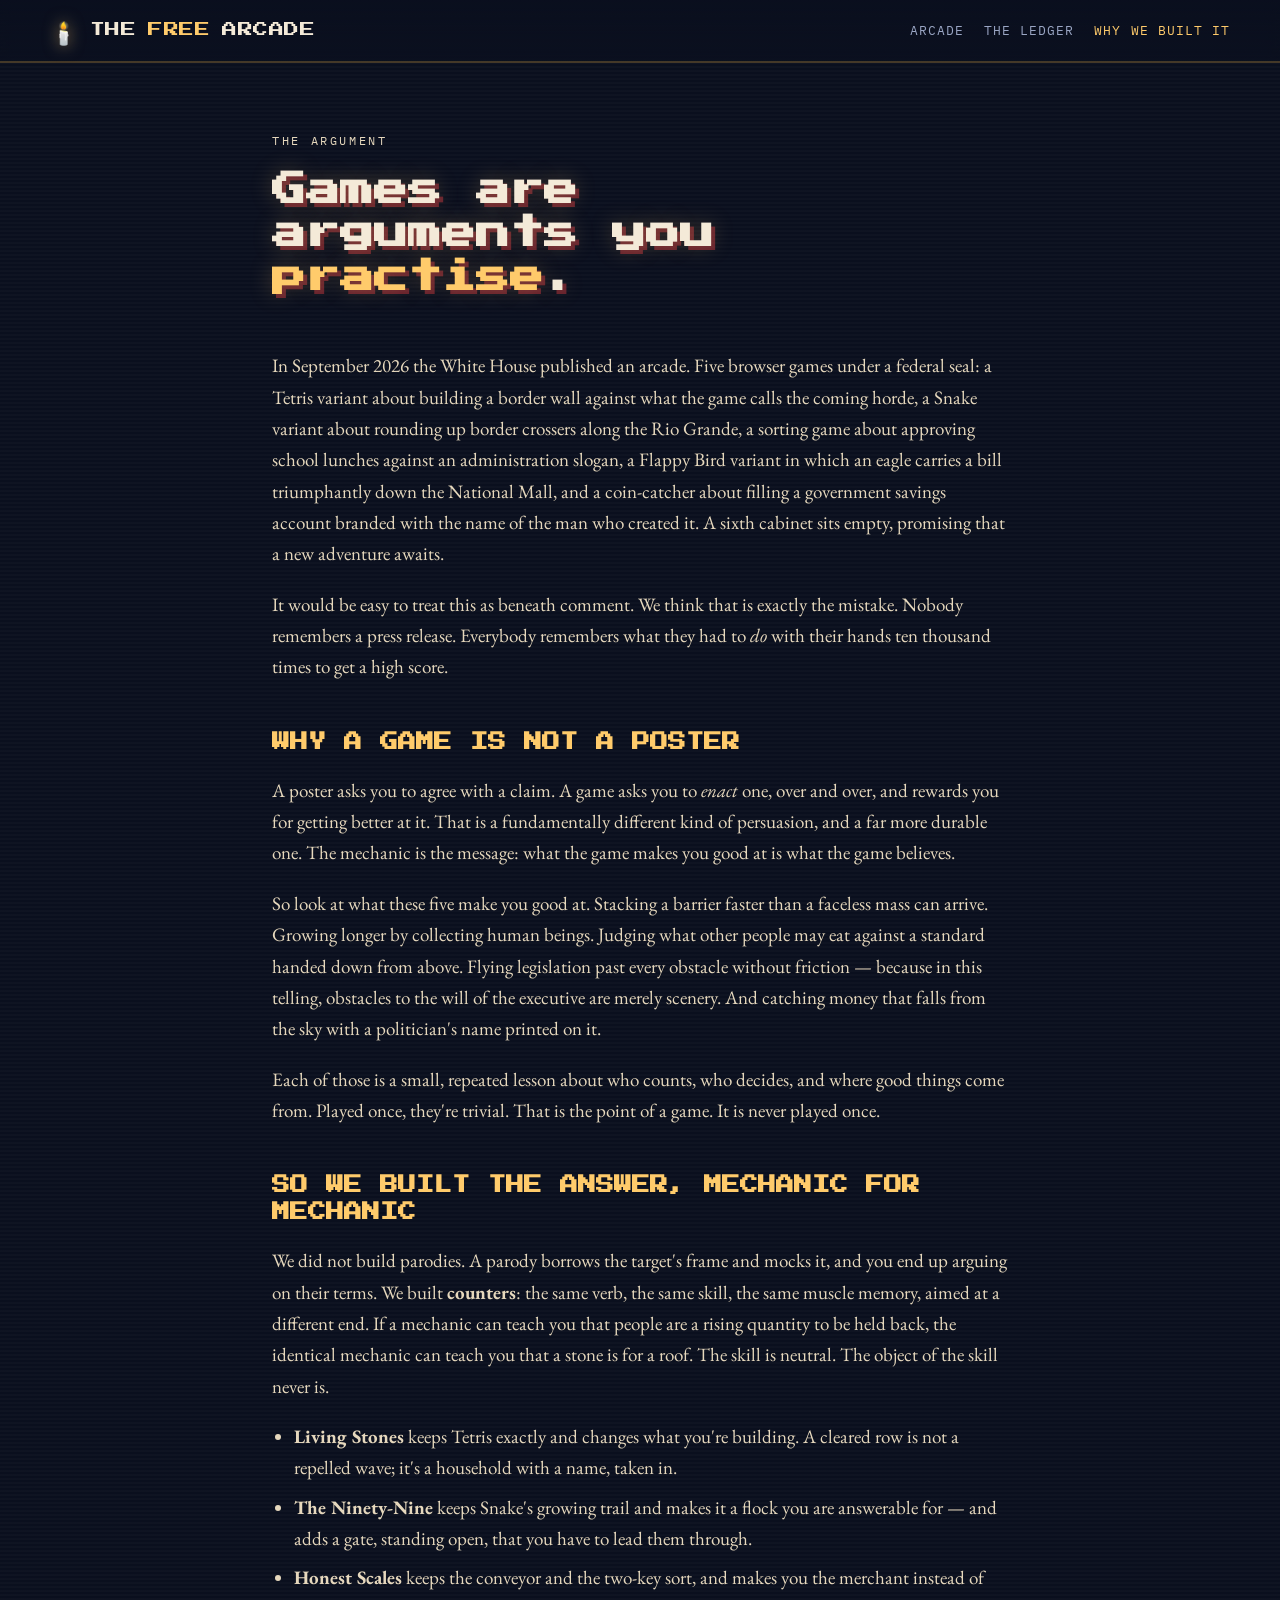
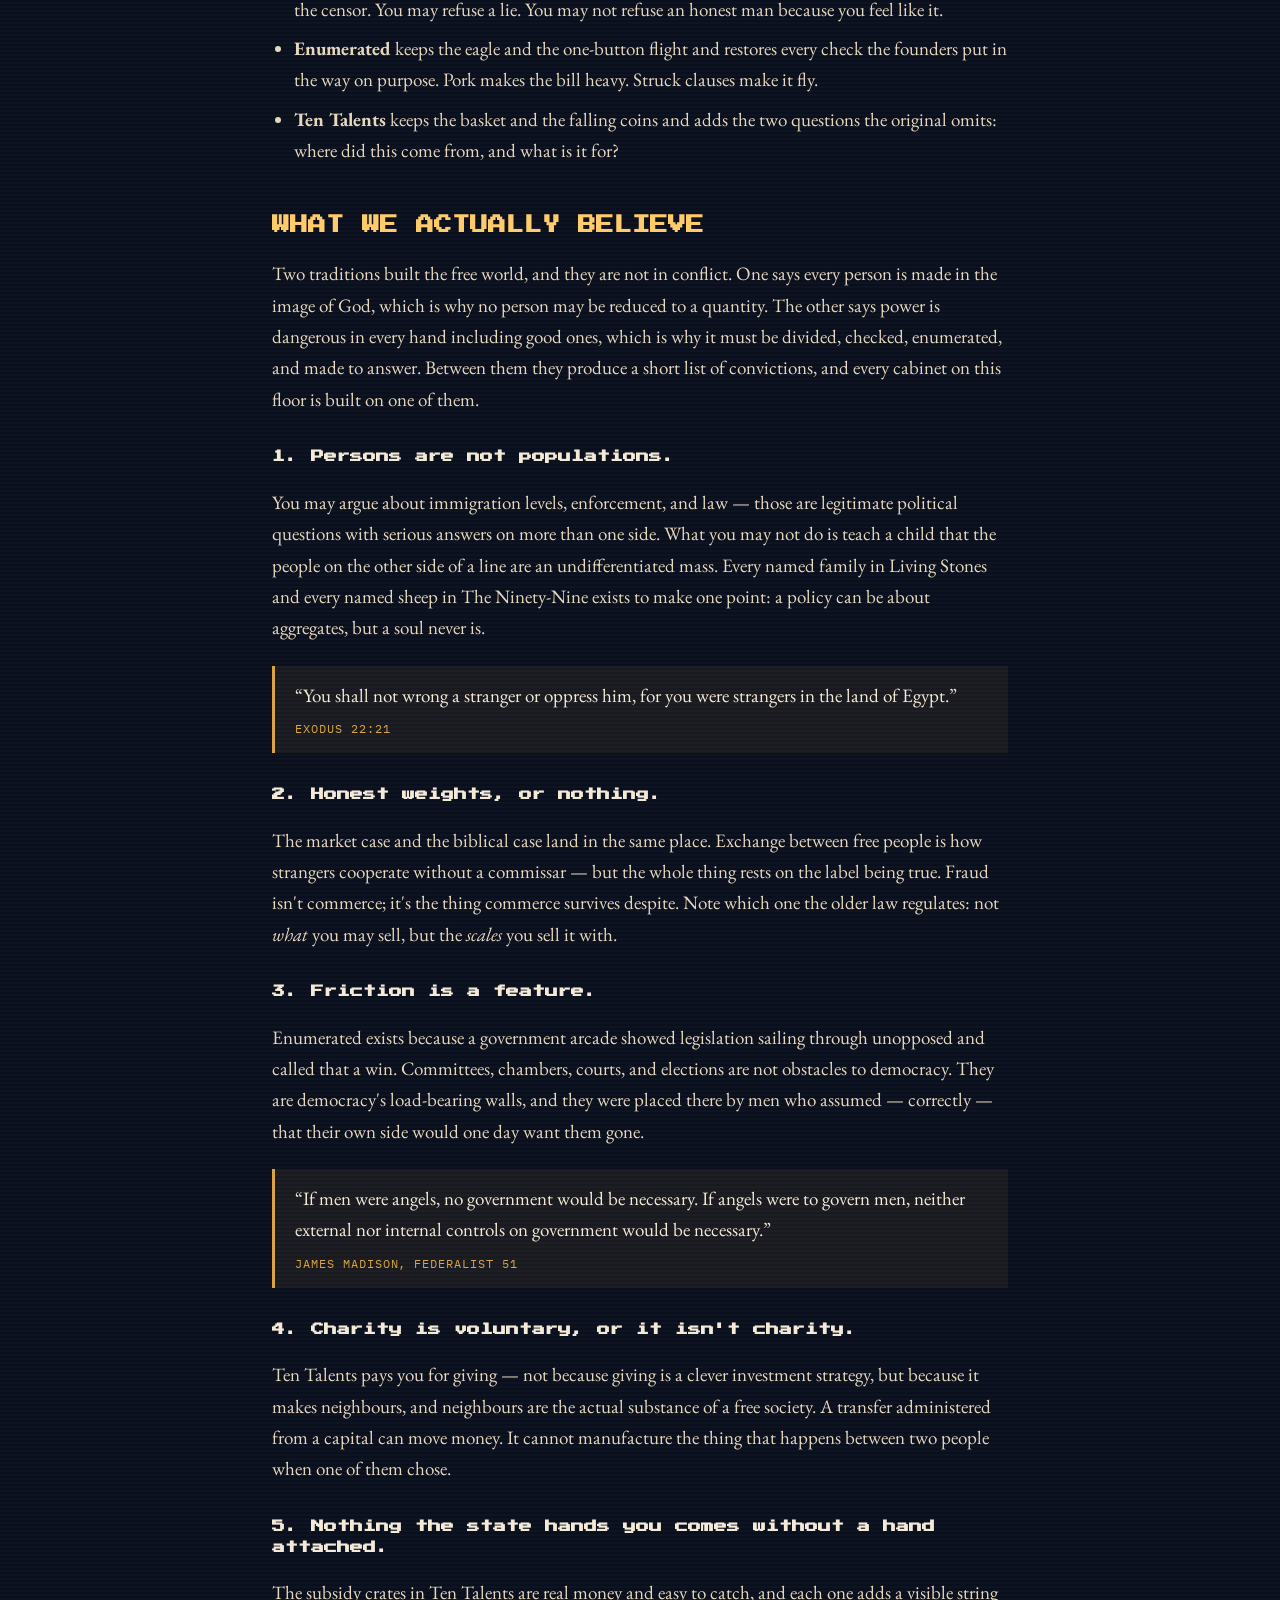
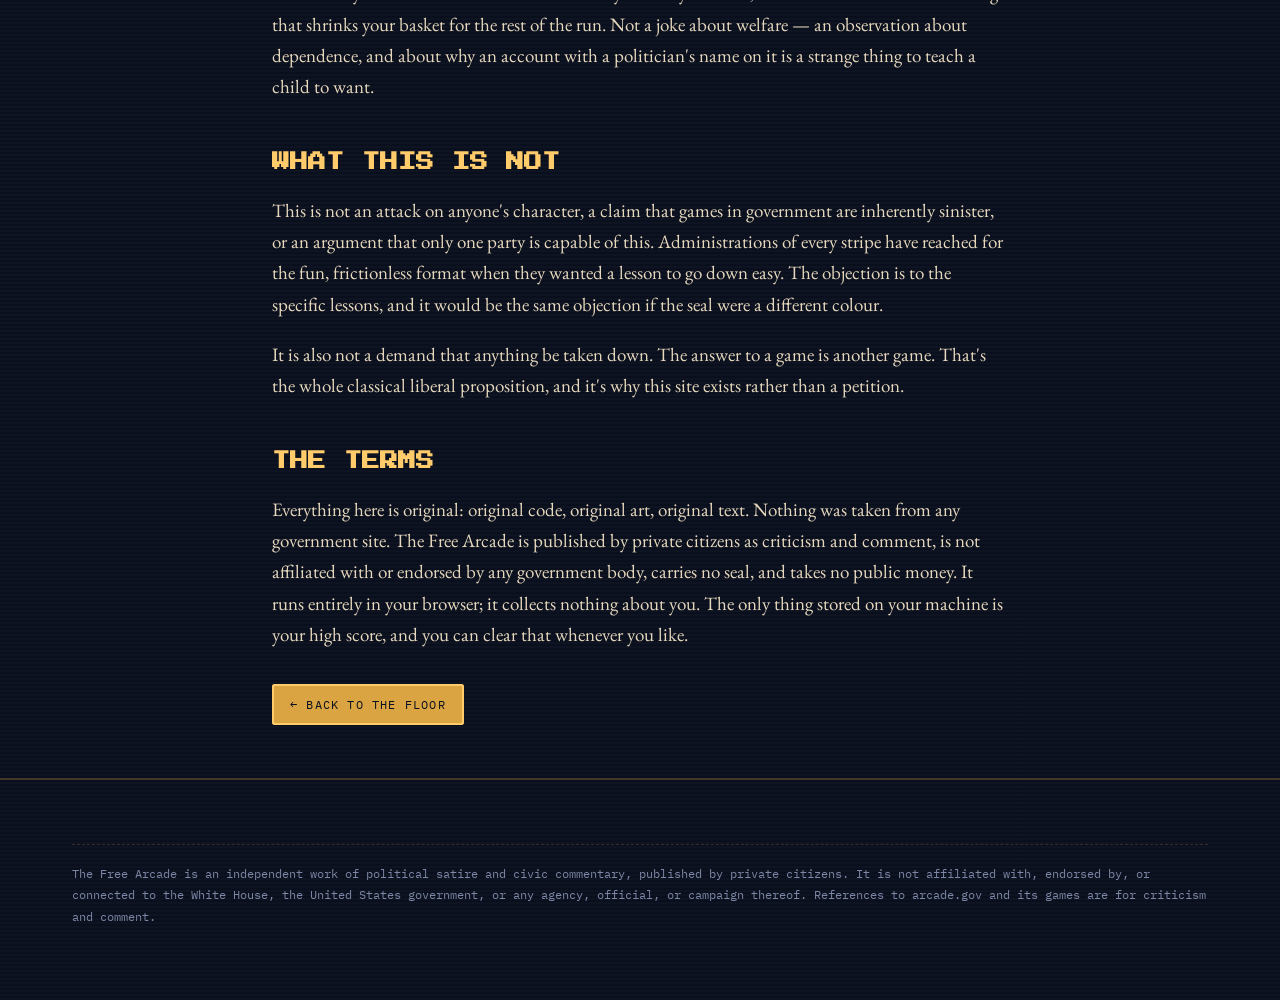
==== about.html @ 2e550698 "Add The Free Arcade: five counter-games answering arcade.gov A static counter-arcade responding, cab" ====
<!DOCTYPE html>
<html lang="en">
<head>
<meta charset="utf-8">
<meta name="viewport" content="width=device-width, initial-scale=1">
<title>Why We Built It — The Free Arcade</title>
<meta name="description" content="The argument behind The Free Arcade: why five browser games published under a federal seal deserved five games back, and what we think games teach.">
<link rel="preconnect" href="https://fonts.googleapis.com">
<link rel="preconnect" href="https://fonts.gstatic.com" crossorigin>
<link rel="stylesheet" href="https://fonts.googleapis.com/css2?family=Press+Start+2P&family=EB+Garamond:ital,wght@0,400;0,600;1,400&family=IBM+Plex+Mono:wght@400;500&display=swap">
<link rel="stylesheet" href="assets/css/arcade.css">
<link rel="icon" href="data:image/svg+xml,<svg xmlns='http://www.w3.org/2000/svg' viewBox='0 0 16 16'><text y='14' font-size='14'>🕯️</text></svg>">
</head>
<body>
<a class="skip" href="#main">Skip to the argument</a>

<header class="masthead">
  <div class="wrap bar">
    <a class="brand" href="index.html"><span class="torch">🕯️</span> THE <b>FREE</b> ARCADE</a>
    <nav class="navlinks" aria-label="Primary">
      <a href="index.html">Arcade</a>
      <a href="index.html#ledger">The Ledger</a>
      <a href="about.html" aria-current="page">Why We Built It</a>
    </nav>
  </div>
</header>

<main class="wrap narrow prose" id="main">

<section class="hero" style="text-align:left; padding-bottom:10px">
  <p class="kicker">The argument</p>
  <h1 style="font-size:clamp(20px,4vw,34px)">Games are<br>arguments you<br><em>practise</em>.</h1>
</section>

<p>
  In September 2026 the White House published an arcade. Five browser games under a federal seal:
  a Tetris variant about building a border wall against what the game calls the coming horde,
  a Snake variant about rounding up border crossers along the Rio Grande, a sorting game about
  approving school lunches against an administration slogan, a Flappy Bird variant in which an eagle
  carries a bill triumphantly down the National Mall, and a coin-catcher about filling a
  government savings account branded with the name of the man who created it. A sixth cabinet
  sits empty, promising that a new adventure awaits.
</p>

<p>
  It would be easy to treat this as beneath comment. We think that is exactly the mistake.
  Nobody remembers a press release. Everybody remembers what they had to <em>do</em> with their hands
  ten thousand times to get a high score.
</p>

<h2>WHY A GAME IS NOT A POSTER</h2>

<p>
  A poster asks you to agree with a claim. A game asks you to <em>enact</em> one, over and over,
  and rewards you for getting better at it. That is a fundamentally different kind of persuasion,
  and a far more durable one. The mechanic is the message: what the game makes you good at
  is what the game believes.
</p>

<p>
  So look at what these five make you good at. Stacking a barrier faster than a faceless mass can arrive.
  Growing longer by collecting human beings. Judging what other people may eat against a standard
  handed down from above. Flying legislation past every obstacle without friction — because in this
  telling, obstacles to the will of the executive are merely scenery. And catching money that falls
  from the sky with a politician's name printed on it.
</p>

<p>
  Each of those is a small, repeated lesson about who counts, who decides, and where good things come from.
  Played once, they're trivial. That is the point of a game. It is never played once.
</p>

<h2>SO WE BUILT THE ANSWER, MECHANIC FOR MECHANIC</h2>

<p>
  We did not build parodies. A parody borrows the target's frame and mocks it, and you end up
  arguing on their terms. We built <strong>counters</strong>: the same verb, the same skill, the same
  muscle memory, aimed at a different end. If a mechanic can teach you that people are a rising quantity
  to be held back, the identical mechanic can teach you that a stone is for a roof. The skill is neutral.
  The object of the skill never is.
</p>

<ul>
  <li><strong>Living Stones</strong> keeps Tetris exactly and changes what you're building. A cleared row is not a repelled wave; it's a household with a name, taken in.</li>
  <li><strong>The Ninety-Nine</strong> keeps Snake's growing trail and makes it a flock you are answerable for — and adds a gate, standing open, that you have to lead them through.</li>
  <li><strong>Honest Scales</strong> keeps the conveyor and the two-key sort, and makes you the merchant instead of the censor. You may refuse a lie. You may not refuse an honest man because you feel like it.</li>
  <li><strong>Enumerated</strong> keeps the eagle and the one-button flight and restores every check the founders put in the way on purpose. Pork makes the bill heavy. Struck clauses make it fly.</li>
  <li><strong>Ten Talents</strong> keeps the basket and the falling coins and adds the two questions the original omits: where did this come from, and what is it for?</li>
</ul>

<h2 id="creed">WHAT WE ACTUALLY BELIEVE</h2>

<p>
  Two traditions built the free world, and they are not in conflict. One says every person is made
  in the image of God, which is why no person may be reduced to a quantity. The other says power is
  dangerous in every hand including good ones, which is why it must be divided, checked, enumerated,
  and made to answer. Between them they produce a short list of convictions, and every cabinet on
  this floor is built on one of them.
</p>

<h3>1. Persons are not populations.</h3>
<p>
  You may argue about immigration levels, enforcement, and law — those are legitimate political
  questions with serious answers on more than one side. What you may not do is teach a child that
  the people on the other side of a line are an undifferentiated mass. Every named family in
  Living Stones and every named sheep in The Ninety-Nine exists to make one point: a policy
  can be about aggregates, but a soul never is.
</p>

<div class="scripture">
  &ldquo;You shall not wrong a stranger or oppress him, for you were strangers in the land of Egypt.&rdquo;
  <cite>Exodus 22:21</cite>
</div>

<h3>2. Honest weights, or nothing.</h3>
<p>
  The market case and the biblical case land in the same place. Exchange between free people
  is how strangers cooperate without a commissar — but the whole thing rests on the label being true.
  Fraud isn't commerce; it's the thing commerce survives despite. Note which one the older law
  regulates: not <em>what</em> you may sell, but the <em>scales</em> you sell it with.
</p>

<h3>3. Friction is a feature.</h3>
<p>
  Enumerated exists because a government arcade showed legislation sailing through unopposed
  and called that a win. Committees, chambers, courts, and elections are not obstacles to democracy.
  They are democracy's load-bearing walls, and they were placed there by men who assumed —
  correctly — that their own side would one day want them gone.
</p>

<div class="scripture">
  &ldquo;If men were angels, no government would be necessary. If angels were to govern men,
  neither external nor internal controls on government would be necessary.&rdquo;
  <cite>James Madison, Federalist 51</cite>
</div>

<h3>4. Charity is voluntary, or it isn't charity.</h3>
<p>
  Ten Talents pays you for giving — not because giving is a clever investment strategy, but because
  it makes neighbours, and neighbours are the actual substance of a free society. A transfer
  administered from a capital can move money. It cannot manufacture the thing that happens
  between two people when one of them chose.
</p>

<h3>5. Nothing the state hands you comes without a hand attached.</h3>
<p>
  The subsidy crates in Ten Talents are real money and easy to catch, and each one adds a
  visible string that shrinks your basket for the rest of the run. Not a joke about welfare —
  an observation about dependence, and about why an account with a politician's name on it is a
  strange thing to teach a child to want.
</p>

<h2>WHAT THIS IS NOT</h2>

<p>
  This is not an attack on anyone's character, a claim that games in government are inherently
  sinister, or an argument that only one party is capable of this. Administrations of every stripe
  have reached for the fun, frictionless format when they wanted a lesson to go down easy.
  The objection is to the specific lessons, and it would be the same objection if the seal were
  a different colour.
</p>

<p>
  It is also not a demand that anything be taken down. The answer to a game is another game.
  That's the whole classical liberal proposition, and it's why this site exists rather than a petition.
</p>

<h2>THE TERMS</h2>

<p>
  Everything here is original: original code, original art, original text. Nothing was taken from
  any government site. The Free Arcade is published by private citizens as criticism and comment,
  is not affiliated with or endorsed by any government body, carries no seal, and takes no public money.
  It runs entirely in your browser; it collects nothing about you. The only thing stored on your machine
  is your high score, and you can clear that whenever you like.
</p>

<p style="margin-top:36px">
  <a class="btn primary" href="index.html">← Back to the floor</a>
</p>

</main>

<footer class="foot">
  <div class="wrap">
    <p class="disclaimer">
      The Free Arcade is an independent work of political satire and civic commentary, published by private citizens.
      It is not affiliated with, endorsed by, or connected to the White House, the United States government,
      or any agency, official, or campaign thereof. References to arcade.gov and its games are for criticism and comment.
    </p>
  </div>
</footer>
</body>
</html>
---- assets/css/arcade.css ----
/* ============================================================
   The Free Arcade — shared stylesheet
   Retro cabinet chrome + classical typography.
   ============================================================ */

:root {
  --ink:        #0a0f1e;
  --ink-2:      #121a31;
  --ink-3:      #1c2748;
  --parchment:  #f4ead8;
  --parchment-2:#e6d8bd;
  --gold:       #d9a441;
  --gold-lite:  #ffcb6b;
  --crimson:    #b3313a;
  --olive:      #4f7d5a;
  --sky:        #7fb2dd;
  --muted:      #9aa6c4;

  --shell: 1180px;
  --radius: 4px;

  --display: "Press Start 2P", "Courier New", monospace;
  --prose: "EB Garamond", Georgia, "Times New Roman", serif;
  --mono: "IBM Plex Mono", "SF Mono", Menlo, Consolas, monospace;

  color-scheme: dark;
}

* { box-sizing: border-box; }

html { scroll-behavior: smooth; }

body {
  margin: 0;
  background:
    radial-gradient(1200px 700px at 50% -10%, #1b2445 0%, transparent 60%),
    repeating-linear-gradient(0deg, rgba(255,255,255,.018) 0 2px, transparent 2px 4px),
    var(--ink);
  color: var(--parchment);
  font-family: var(--prose);
  font-size: 19px;
  line-height: 1.65;
  -webkit-font-smoothing: antialiased;
}

.wrap { max-width: var(--shell); margin: 0 auto; padding: 0 22px; }
.narrow { max-width: 780px; }

a { color: var(--gold-lite); text-decoration-color: rgba(217,164,65,.45); text-underline-offset: 3px; }
a:hover { color: #fff; }

/* ---------- Masthead ---------- */

.masthead {
  border-bottom: 2px solid rgba(217,164,65,.28);
  background: linear-gradient(180deg, rgba(10,15,30,.9), rgba(10,15,30,.55));
  position: sticky; top: 0; z-index: 40;
  backdrop-filter: blur(6px);
}
.masthead .bar {
  display: flex; align-items: center; justify-content: space-between;
  gap: 18px; padding: 14px 0; flex-wrap: wrap;
}
.brand {
  display: flex; align-items: center; gap: 12px;
  font-family: var(--display); font-size: 15px; letter-spacing: .5px;
  color: var(--parchment); text-decoration: none; line-height: 1.5;
}
.brand .torch { font-size: 22px; filter: drop-shadow(0 0 8px rgba(255,203,107,.55)); }
.brand b { color: var(--gold-lite); font-weight: normal; }

.navlinks { display: flex; gap: 20px; align-items: center; flex-wrap: wrap; }
.navlinks a {
  font-family: var(--mono); font-size: 13px; letter-spacing: .08em;
  text-transform: uppercase; text-decoration: none; color: var(--muted);
}
.navlinks a:hover, .navlinks a[aria-current="page"] { color: var(--gold-lite); }

/* ---------- Hero ---------- */

.hero { padding: 68px 0 34px; text-align: center; }
.hero h1 {
  font-family: var(--display);
  font-size: clamp(24px, 5.2vw, 50px);
  line-height: 1.28; margin: 0 0 22px;
  color: var(--parchment);
  text-shadow: 0 0 22px rgba(255,203,107,.25), 4px 4px 0 rgba(179,49,58,.55);
}
.hero h1 em { font-style: normal; color: var(--gold-lite); }
.kicker {
  font-family: var(--mono); font-size: 12px; letter-spacing: .22em;
  text-transform: uppercase; color: var(--crimson);
  margin: 0 0 18px;
}
.hero p.lede {
  max-width: 700px; margin: 0 auto; font-size: 21px; color: var(--parchment-2);
}

.blink { animation: blink 1.15s steps(1) infinite; }
@keyframes blink { 50% { opacity: 0; } }

/* ---------- Cabinet grid ---------- */

.section-head {
  display: flex; align-items: baseline; gap: 16px;
  margin: 54px 0 22px; padding-bottom: 12px;
  border-bottom: 2px solid rgba(217,164,65,.25);
}
.section-head h2 {
  font-family: var(--display); font-size: 17px; margin: 0; color: var(--gold-lite);
}
.section-head span { font-family: var(--mono); font-size: 12px; color: var(--muted); letter-spacing: .1em; }

.cabinets {
  display: grid; gap: 26px;
  grid-template-columns: repeat(auto-fill, minmax(300px, 1fr));
  padding-bottom: 20px;
}

.cabinet {
  display: flex; flex-direction: column;
  background: linear-gradient(180deg, var(--ink-3), var(--ink-2));
  border: 2px solid rgba(217,164,65,.3);
  border-radius: var(--radius);
  overflow: hidden; text-decoration: none; color: inherit;
  box-shadow: 0 10px 0 rgba(0,0,0,.35), inset 0 0 0 1px rgba(255,255,255,.04);
  transition: transform .16s ease, box-shadow .16s ease, border-color .16s ease;
}
.cabinet:hover {
  transform: translateY(-4px);
  border-color: var(--gold-lite);
  box-shadow: 0 14px 0 rgba(0,0,0,.35), 0 0 34px rgba(255,203,107,.16);
}
.cabinet.soon { opacity: .62; }
.cabinet.soon:hover { transform: none; }

.cabinet .screen {
  aspect-ratio: 4 / 3; position: relative;
  background: #05070f;
  border-bottom: 2px solid rgba(217,164,65,.3);
  display: grid; place-items: center;
  overflow: hidden;
}
.cabinet .screen::after {
  content: ""; position: absolute; inset: 0; pointer-events: none;
  background: repeating-linear-gradient(0deg, rgba(0,0,0,.28) 0 2px, transparent 2px 4px);
}
.cabinet .screen canvas, .cabinet .screen svg { width: 100%; height: 100%; display: block; image-rendering: pixelated; }

.cabinet .plate { padding: 18px 20px 22px; display: flex; flex-direction: column; gap: 10px; flex: 1; }
.cabinet h3 { font-family: var(--display); font-size: 14px; margin: 0; line-height: 1.5; color: var(--parchment); }
.cabinet .tag { font-family: var(--mono); font-size: 12px; color: var(--gold); letter-spacing: .04em; }
.cabinet p { margin: 0; font-size: 17px; color: var(--parchment-2); }
.cabinet .counters {
  margin-top: auto; padding-top: 12px; border-top: 1px dashed rgba(217,164,65,.28);
  font-family: var(--mono); font-size: 11.5px; color: var(--muted); letter-spacing: .04em;
}
.cabinet .counters b { color: var(--crimson); font-weight: 600; }

/* ---------- Prose blocks ---------- */

.prose h2 { font-family: var(--display); font-size: 18px; color: var(--gold-lite); line-height: 1.5; margin: 46px 0 16px; }
.prose h3 { font-family: var(--display); font-size: 13px; color: var(--parchment); line-height: 1.6; margin: 32px 0 10px; }
.prose p { color: var(--parchment-2); }
.prose ul { color: var(--parchment-2); padding-left: 22px; }
.prose li { margin-bottom: 8px; }

.scripture {
  border-left: 3px solid var(--gold);
  background: rgba(217,164,65,.07);
  padding: 14px 20px; margin: 22px 0;
  font-size: 19px; color: var(--parchment);
}
.scripture cite {
  display: block; margin-top: 8px;
  font-family: var(--mono); font-style: normal; font-size: 12px;
  letter-spacing: .08em; text-transform: uppercase; color: var(--gold);
}

/* ---------- Comparison table ---------- */

.table-scroll { overflow-x: auto; margin: 26px 0 10px; }
table.ledger {
  width: 100%; border-collapse: collapse; min-width: 700px;
  font-size: 17px;
}
table.ledger th, table.ledger td {
  text-align: left; padding: 14px 16px; border-bottom: 1px solid rgba(217,164,65,.2);
  vertical-align: top;
}
table.ledger thead th {
  font-family: var(--mono); font-size: 11.5px; letter-spacing: .12em;
  text-transform: uppercase; color: var(--gold-lite);
  border-bottom: 2px solid rgba(217,164,65,.4);
}
table.ledger td.theirs { color: var(--muted); }
table.ledger td.ours { color: var(--parchment); }
table.ledger td strong { color: var(--gold-lite); font-weight: 600; }

/* ---------- Game page ---------- */

.game-layout {
  display: grid; gap: 34px; align-items: start;
  grid-template-columns: minmax(0, 1.45fr) minmax(280px, 1fr);
  padding: 34px 0 20px;
}
@media (max-width: 900px) { .game-layout { grid-template-columns: 1fr; } }

.cab-frame {
  background: linear-gradient(180deg, var(--ink-3), #0d1428);
  border: 2px solid rgba(217,164,65,.35);
  border-radius: 6px; padding: 16px;
  box-shadow: 0 12px 0 rgba(0,0,0,.4);
}
.cab-frame .cab-marquee {
  display: flex; align-items: center; justify-content: space-between; gap: 14px;
  flex-wrap: wrap;
  font-family: var(--display); font-size: 12px; line-height: 1.6;
  color: var(--ink); background: linear-gradient(180deg, var(--gold-lite), var(--gold));
  padding: 10px 14px; border-radius: 3px; margin-bottom: 14px;
}
.cab-marquee .verse { font-family: var(--mono); font-size: 10.5px; letter-spacing: .06em; opacity: .85; }

.screen-shell {
  position: relative; background: #04060d;
  border: 2px solid rgba(255,255,255,.09); border-radius: 3px;
  overflow: hidden;
}
.screen-shell canvas {
  display: block; width: 100%; height: auto;
  image-rendering: pixelated; image-rendering: crisp-edges;
  touch-action: none;
}
.screen-shell::after {
  content: ""; position: absolute; inset: 0; pointer-events: none;
  background:
    repeating-linear-gradient(0deg, rgba(0,0,0,.22) 0 2px, transparent 2px 4px),
    radial-gradient(120% 120% at 50% 50%, transparent 55%, rgba(0,0,0,.55) 100%);
}

.controls-row {
  display: flex; gap: 10px; flex-wrap: wrap; align-items: center;
  margin-top: 14px;
}
.btn {
  font-family: var(--mono); font-size: 12px; letter-spacing: .1em; text-transform: uppercase;
  background: var(--ink-3); color: var(--parchment);
  border: 2px solid rgba(217,164,65,.4); border-radius: 3px;
  padding: 11px 16px; cursor: pointer; text-decoration: none;
  transition: background .14s, border-color .14s, color .14s;
  user-select: none; -webkit-user-select: none;
}
.btn:hover, .btn:active { background: var(--gold); border-color: var(--gold-lite); color: var(--ink); }
.btn.primary { background: var(--gold); color: var(--ink); border-color: var(--gold-lite); }
.btn.primary:hover { background: var(--gold-lite); }

.touchpad { display: none; gap: 10px; margin-top: 12px; flex-wrap: wrap; }
.touchpad .btn { flex: 1 1 74px; text-align: center; padding: 15px 8px; font-size: 13px; }
@media (hover: none), (pointer: coarse) { .touchpad { display: flex; } }

.sidebar > section {
  border: 2px solid rgba(217,164,65,.22);
  border-radius: var(--radius);
  padding: 20px 22px; margin-bottom: 22px;
  background: rgba(18,26,49,.55);
}
.sidebar h2 { font-family: var(--display); font-size: 12px; color: var(--gold-lite); margin: 0 0 14px; line-height: 1.6; }
.sidebar p { margin: 0 0 12px; font-size: 17px; color: var(--parchment-2); }
.sidebar p:last-child { margin-bottom: 0; }

dl.keys { margin: 0; font-family: var(--mono); font-size: 13px; }
dl.keys div { display: flex; gap: 12px; padding: 7px 0; border-bottom: 1px dashed rgba(217,164,65,.18); }
dl.keys div:last-child { border-bottom: 0; }
dl.keys dt {
  flex: 0 0 108px; color: var(--gold-lite);
}
dl.keys dd { margin: 0; color: var(--parchment-2); font-family: var(--prose); font-size: 16px; }

.vs-card { border-left: 3px solid var(--crimson) !important; }
.vs-card .theirs {
  font-family: var(--mono); font-size: 11.5px; letter-spacing: .08em;
  text-transform: uppercase; color: var(--crimson); margin-bottom: 8px;
}

/* ---------- Footer ---------- */

.foot {
  margin-top: 60px; border-top: 2px solid rgba(217,164,65,.25);
  padding: 34px 0 60px; font-size: 16px; color: var(--muted);
}
.foot .cols { display: grid; gap: 26px; grid-template-columns: repeat(auto-fit, minmax(240px, 1fr)); }
.foot h4 { font-family: var(--display); font-size: 11px; color: var(--gold); margin: 0 0 12px; line-height: 1.6; }
.foot a { color: var(--parchment-2); }
.foot ul { list-style: none; padding: 0; margin: 0; }
.foot li { margin-bottom: 7px; }
.disclaimer {
  margin-top: 30px; padding-top: 18px; border-top: 1px dashed rgba(217,164,65,.2);
  font-family: var(--mono); font-size: 12px; line-height: 1.8; color: #7d88a6;
}

/* ---------- Utility ---------- */

.skip {
  position: absolute; left: -9999px;
  background: var(--gold); color: var(--ink); padding: 10px 16px; z-index: 100;
}
.skip:focus { left: 12px; top: 12px; }

@media (prefers-reduced-motion: reduce) {
  * { animation-duration: .001ms !important; transition-duration: .001ms !important; }
  html { scroll-behavior: auto; }
}
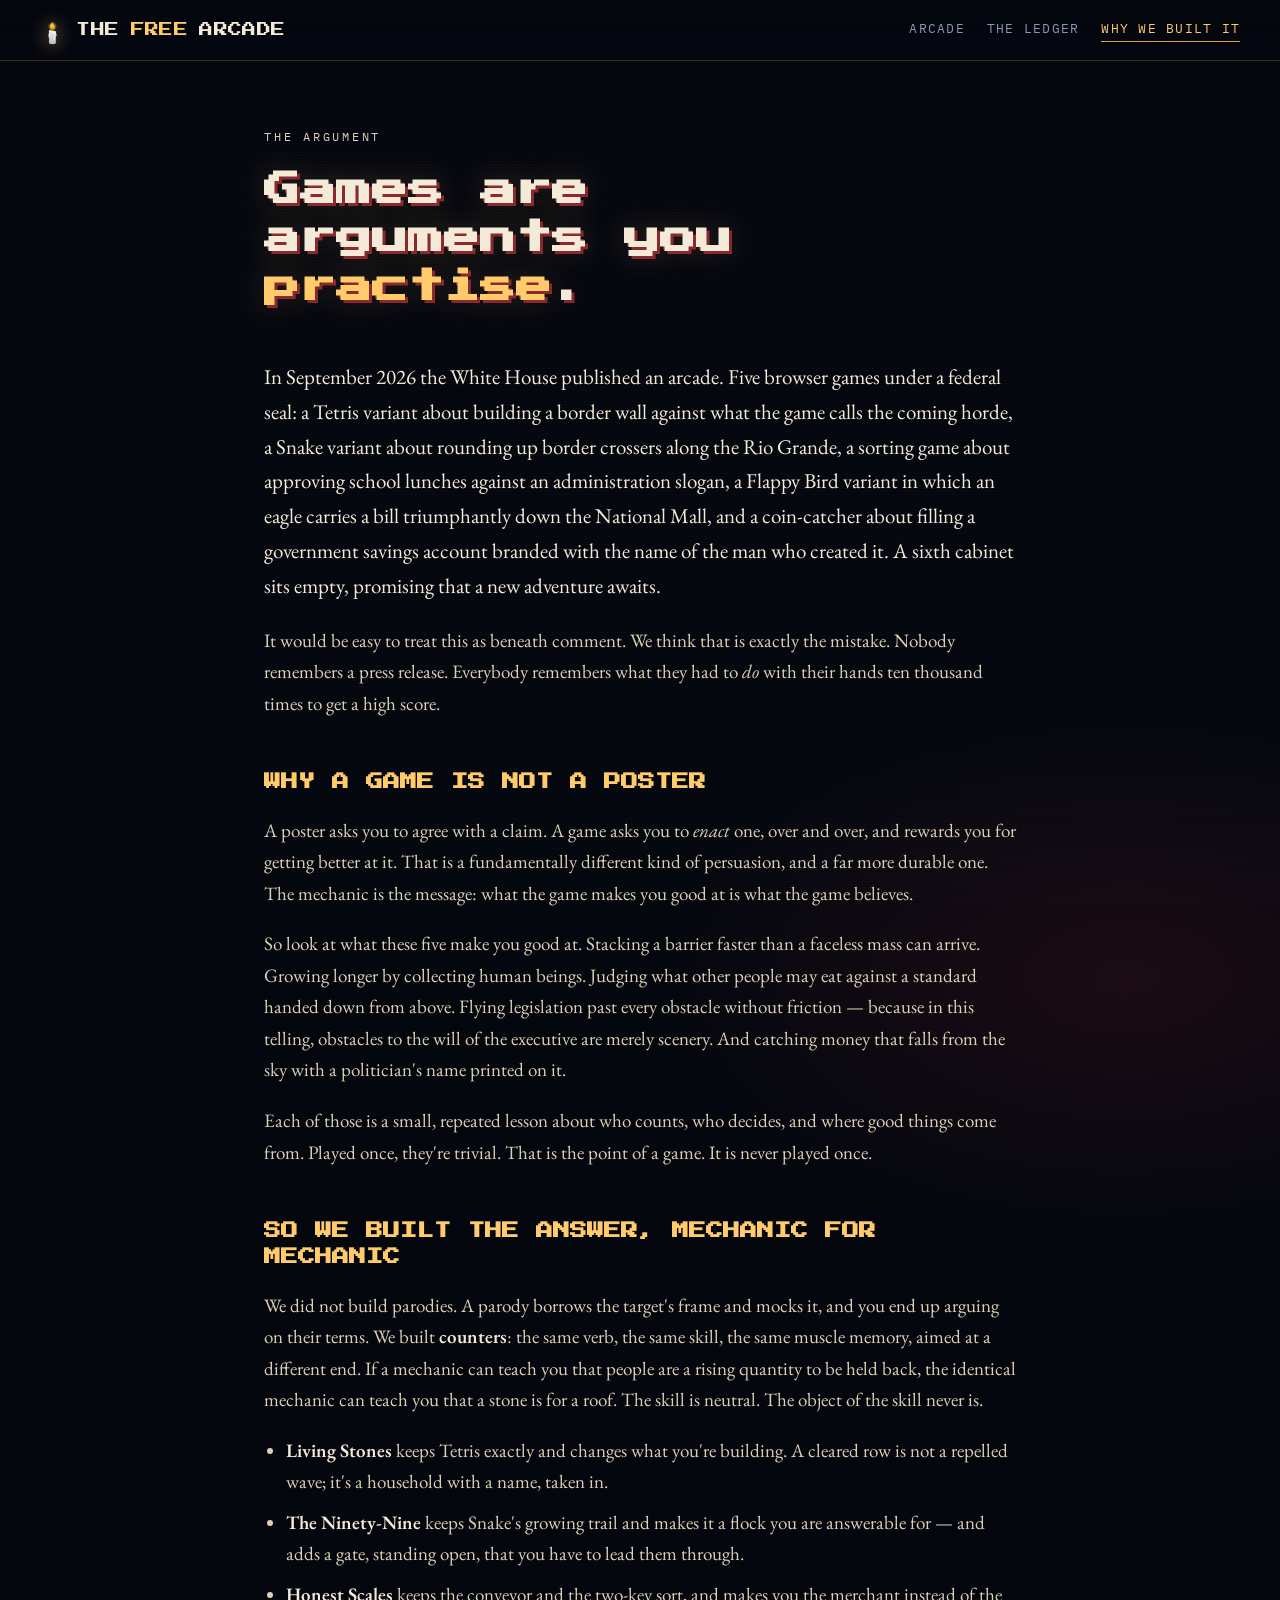
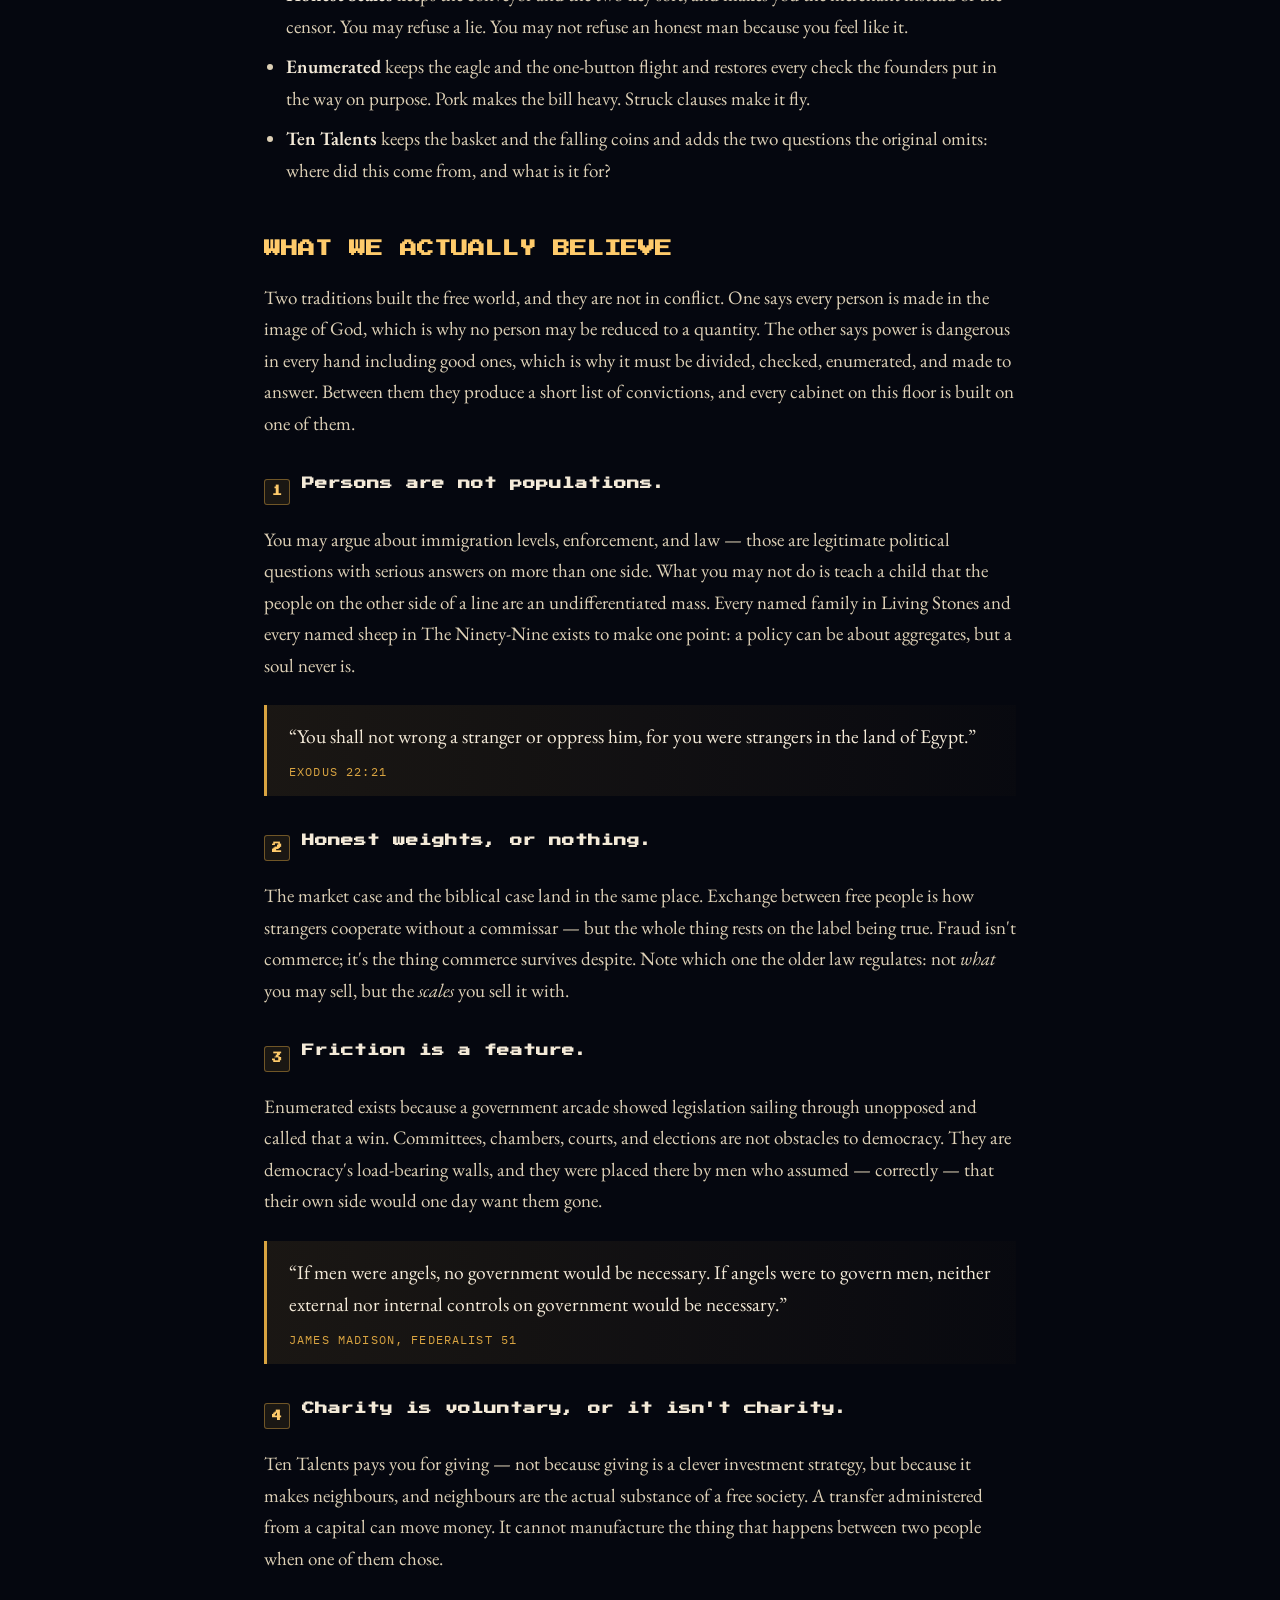
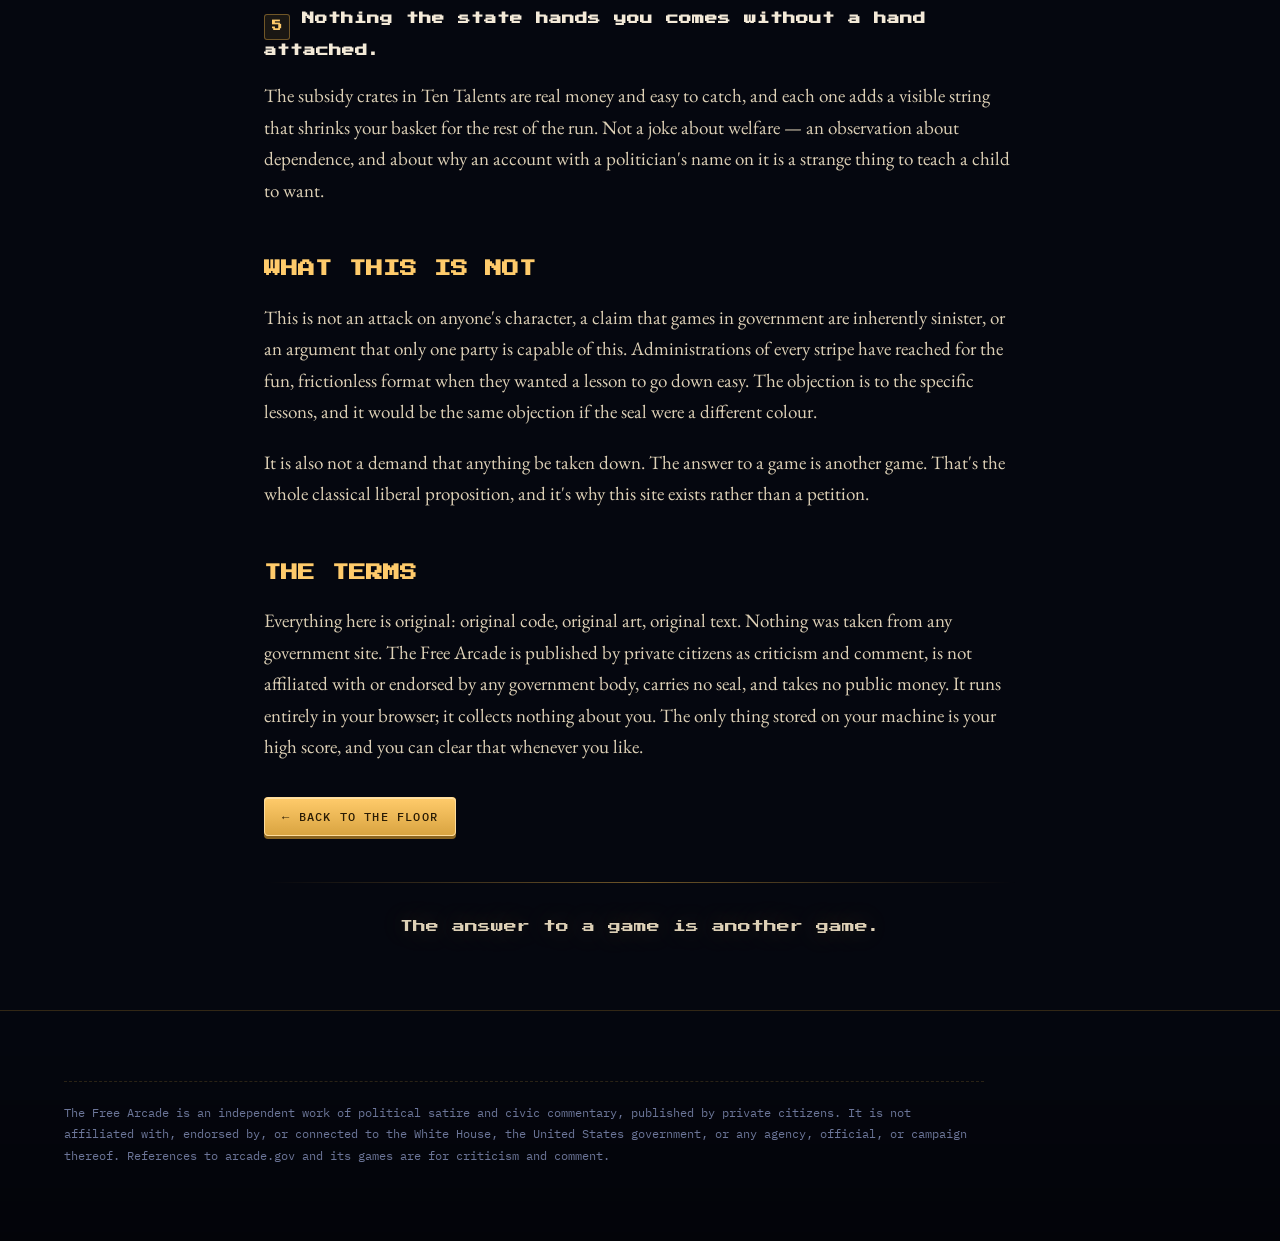
==== commit 30fb4206: "Rebuild the visual layer: bitmap font, sprite art, cabinet chrome A full pass on how the arcade look" ====
--- a/about.html
+++ b/about.html
@@ -5,9 +5,7 @@
 <meta name="viewport" content="width=device-width, initial-scale=1">
 <title>Why We Built It — The Free Arcade</title>
 <meta name="description" content="The argument behind The Free Arcade: why five browser games published under a federal seal deserved five games back, and what we think games teach.">
-<link rel="preconnect" href="https://fonts.googleapis.com">
-<link rel="preconnect" href="https://fonts.gstatic.com" crossorigin>
-<link rel="stylesheet" href="https://fonts.googleapis.com/css2?family=Press+Start+2P&family=EB+Garamond:ital,wght@0,400;0,600;1,400&family=IBM+Plex+Mono:wght@400;500&display=swap">
+<link rel="stylesheet" href="assets/css/fonts.css">
 <link rel="stylesheet" href="assets/css/arcade.css">
 <link rel="icon" href="data:image/svg+xml,<svg xmlns='http://www.w3.org/2000/svg' viewBox='0 0 16 16'><text y='14' font-size='14'>🕯️</text></svg>">
 </head>
@@ -27,12 +25,12 @@
 
 <main class="wrap narrow prose" id="main">
 
-<section class="hero" style="text-align:left; padding-bottom:10px">
+<section class="hero" style="text-align:left; padding: 66px 0 8px">
   <p class="kicker">The argument</p>
-  <h1 style="font-size:clamp(20px,4vw,34px)">Games are<br>arguments you<br><em>practise</em>.</h1>
+  <h1 style="font-size:clamp(21px,4.2vw,36px); margin-bottom:20px">Games are<br>arguments you<br><em>practise</em>.</h1>
 </section>
 
-<p>
+<p class="lead">
   In September 2026 the White House published an arcade. Five browser games under a federal seal:
   a Tetris variant about building a border wall against what the game calls the coming horde,
   a Snake variant about rounding up border crossers along the Rio Grande, a sorting game about
@@ -98,7 +96,7 @@
   this floor is built on one of them.
 </p>
 
-<h3>1. Persons are not populations.</h3>
+<h3><span class="numeral">1</span>Persons are not populations.</h3>
 <p>
   You may argue about immigration levels, enforcement, and law — those are legitimate political
   questions with serious answers on more than one side. What you may not do is teach a child that
@@ -112,7 +110,7 @@
   <cite>Exodus 22:21</cite>
 </div>
 
-<h3>2. Honest weights, or nothing.</h3>
+<h3><span class="numeral">2</span>Honest weights, or nothing.</h3>
 <p>
   The market case and the biblical case land in the same place. Exchange between free people
   is how strangers cooperate without a commissar — but the whole thing rests on the label being true.
@@ -120,7 +118,7 @@
   regulates: not <em>what</em> you may sell, but the <em>scales</em> you sell it with.
 </p>
 
-<h3>3. Friction is a feature.</h3>
+<h3><span class="numeral">3</span>Friction is a feature.</h3>
 <p>
   Enumerated exists because a government arcade showed legislation sailing through unopposed
   and called that a win. Committees, chambers, courts, and elections are not obstacles to democracy.
@@ -134,7 +132,7 @@
   <cite>James Madison, Federalist 51</cite>
 </div>
 
-<h3>4. Charity is voluntary, or it isn't charity.</h3>
+<h3><span class="numeral">4</span>Charity is voluntary, or it isn't charity.</h3>
 <p>
   Ten Talents pays you for giving — not because giving is a clever investment strategy, but because
   it makes neighbours, and neighbours are the actual substance of a free society. A transfer
@@ -142,7 +140,7 @@
   between two people when one of them chose.
 </p>
 
-<h3>5. Nothing the state hands you comes without a hand attached.</h3>
+<h3><span class="numeral">5</span>Nothing the state hands you comes without a hand attached.</h3>
 <p>
   The subsidy crates in Ten Talents are real money and easy to catch, and each one adds a
   visible string that shrinks your basket for the rest of the run. Not a joke about welfare —
@@ -179,6 +177,12 @@
   <a class="btn primary" href="index.html">← Back to the floor</a>
 </p>
 
+
+<hr class="rule">
+
+<p class="closing">
+  The answer to a game is another game.
+</p>
 </main>
 
 <footer class="foot">
--- a/assets/css/fonts.css
+++ b/assets/css/fonts.css
@@ -0,0 +1,56 @@
+/* Self-hosted latin subsets. No external font CDN: the arcade must look
+   right on a locked-down network, a plane, or a kiosk. */
+
+@font-face {
+  font-family: 'EB Garamond';
+  font-style: italic;
+  font-weight: 400;
+  font-display: swap;
+  src: url('../fonts/eb-garamond-400-italic.woff2') format('woff2');
+  unicode-range: U+0000-00FF, U+0131, U+0152-0153, U+02BB-02BC, U+2000-206F, U+2074, U+20AC, U+2122, U+2191, U+2193, U+2212, U+2215, U+FEFF, U+FFFD;
+}
+
+@font-face {
+  font-family: 'EB Garamond';
+  font-style: normal;
+  font-weight: 400;
+  font-display: swap;
+  src: url('../fonts/eb-garamond-400.woff2') format('woff2');
+  unicode-range: U+0000-00FF, U+0131, U+0152-0153, U+02BB-02BC, U+2000-206F, U+2074, U+20AC, U+2122, U+2191, U+2193, U+2212, U+2215, U+FEFF, U+FFFD;
+}
+
+@font-face {
+  font-family: 'EB Garamond';
+  font-style: normal;
+  font-weight: 600;
+  font-display: swap;
+  src: url('../fonts/eb-garamond-600.woff2') format('woff2');
+  unicode-range: U+0000-00FF, U+0131, U+0152-0153, U+02BB-02BC, U+2000-206F, U+2074, U+20AC, U+2122, U+2191, U+2193, U+2212, U+2215, U+FEFF, U+FFFD;
+}
+
+@font-face {
+  font-family: 'IBM Plex Mono';
+  font-style: normal;
+  font-weight: 400;
+  font-display: swap;
+  src: url('../fonts/ibm-plex-mono-400.woff2') format('woff2');
+  unicode-range: U+0000-00FF, U+0131, U+0152-0153, U+02BB-02BC, U+2000-206F, U+2074, U+20AC, U+2122, U+2191, U+2193, U+2212, U+2215, U+FEFF, U+FFFD;
+}
+
+@font-face {
+  font-family: 'IBM Plex Mono';
+  font-style: normal;
+  font-weight: 500;
+  font-display: swap;
+  src: url('../fonts/ibm-plex-mono-500.woff2') format('woff2');
+  unicode-range: U+0000-00FF, U+0131, U+0152-0153, U+02BB-02BC, U+2000-206F, U+2074, U+20AC, U+2122, U+2191, U+2193, U+2212, U+2215, U+FEFF, U+FFFD;
+}
+
+@font-face {
+  font-family: 'Press Start 2P';
+  font-style: normal;
+  font-weight: 400;
+  font-display: swap;
+  src: url('../fonts/press-start-2p-400.woff2') format('woff2');
+  unicode-range: U+0000-00FF, U+0131, U+0152-0153, U+02BB-02BC, U+2000-206F, U+2074, U+20AC, U+2122, U+2191, U+2193, U+2212, U+2215, U+FEFF, U+FFFD;
+}
--- a/assets/css/arcade.css
+++ b/assets/css/arcade.css
@@ -1,312 +1,492 @@
 /* ============================================================
-   The Free Arcade — shared stylesheet
-   Retro cabinet chrome + classical typography.
+   The Free Arcade — shared stylesheet.
+   Cabinet chrome and CRT glass, with classical typography for
+   the prose. The room is dark on purpose; the screens are the
+   only light in it.
    ============================================================ */
 
+@import url("fonts.css");
+
 :root {
-  --ink:        #0a0f1e;
-  --ink-2:      #121a31;
-  --ink-3:      #1c2748;
+  --ink:        #05070f;
+  --ink-2:      #0a0f1e;
+  --ink-3:      #121a31;
+  --ink-4:      #1c2748;
   --parchment:  #f4ead8;
-  --parchment-2:#e6d8bd;
+  --parchment-2:#ddd0b6;
   --gold:       #d9a441;
   --gold-lite:  #ffcb6b;
+  --gold-deep:  #8a6420;
   --crimson:    #b3313a;
+  --crimson-lite:#e8646d;
   --olive:      #4f7d5a;
+  --olive-lite: #7cc194;
   --sky:        #7fb2dd;
-  --muted:      #9aa6c4;
-
-  --shell: 1180px;
-  --radius: 4px;
-
+  --muted:      #8b97b8;
+  --muted-2:    #5a6489;
+
+  --shell: 1200px;
   --display: "Press Start 2P", "Courier New", monospace;
   --prose: "EB Garamond", Georgia, "Times New Roman", serif;
-  --mono: "IBM Plex Mono", "SF Mono", Menlo, Consolas, monospace;
+  --mono: "IBM Plex Mono", ui-monospace, Menlo, Consolas, monospace;
 
   color-scheme: dark;
 }
 
 * { box-sizing: border-box; }
-
 html { scroll-behavior: smooth; }
 
 body {
   margin: 0;
   background:
-    radial-gradient(1200px 700px at 50% -10%, #1b2445 0%, transparent 60%),
-    repeating-linear-gradient(0deg, rgba(255,255,255,.018) 0 2px, transparent 2px 4px),
+    radial-gradient(1100px 620px at 50% -8%, rgba(50,68,124,.55) 0%, transparent 62%),
+    radial-gradient(760px 420px at 88% 22%, rgba(179,49,58,.13) 0%, transparent 60%),
     var(--ink);
   color: var(--parchment);
   font-family: var(--prose);
   font-size: 19px;
-  line-height: 1.65;
+  line-height: 1.66;
   -webkit-font-smoothing: antialiased;
-}
-
-.wrap { max-width: var(--shell); margin: 0 auto; padding: 0 22px; }
-.narrow { max-width: 780px; }
-
-a { color: var(--gold-lite); text-decoration-color: rgba(217,164,65,.45); text-underline-offset: 3px; }
+  overflow-x: hidden;
+}
+
+/* The room's grain — very faint, so it never fights the screens. */
+body::before {
+  content: "";
+  position: fixed; inset: 0; z-index: 0; pointer-events: none;
+  background: repeating-linear-gradient(0deg, rgba(255,255,255,.014) 0 1px, transparent 1px 3px);
+}
+body > * { position: relative; z-index: 1; }
+
+.wrap { max-width: var(--shell); margin: 0 auto; padding: 0 24px; }
+.narrow { max-width: 800px; }
+
+a { color: var(--gold-lite); text-decoration-color: rgba(217,164,65,.4); text-underline-offset: 3px; }
 a:hover { color: #fff; }
 
+::selection { background: var(--gold); color: var(--ink); }
+
+:focus-visible { outline: 2px solid var(--gold-lite); outline-offset: 3px; }
+
 /* ---------- Masthead ---------- */
 
 .masthead {
-  border-bottom: 2px solid rgba(217,164,65,.28);
-  background: linear-gradient(180deg, rgba(10,15,30,.9), rgba(10,15,30,.55));
   position: sticky; top: 0; z-index: 40;
-  backdrop-filter: blur(6px);
+  border-bottom: 1px solid rgba(217,164,65,.25);
+  background: linear-gradient(180deg, rgba(5,7,15,.96), rgba(5,7,15,.82));
+  backdrop-filter: blur(8px);
 }
 .masthead .bar {
   display: flex; align-items: center; justify-content: space-between;
-  gap: 18px; padding: 14px 0; flex-wrap: wrap;
+  gap: 18px; padding: 15px 0; flex-wrap: wrap;
 }
 .brand {
-  display: flex; align-items: center; gap: 12px;
-  font-family: var(--display); font-size: 15px; letter-spacing: .5px;
+  display: inline-flex; align-items: center; gap: 11px;
+  font-family: var(--display); font-size: 14px; letter-spacing: .4px;
   color: var(--parchment); text-decoration: none; line-height: 1.5;
 }
-.brand .torch { font-size: 22px; filter: drop-shadow(0 0 8px rgba(255,203,107,.55)); }
+.brand .torch {
+  font-size: 20px;
+  filter: drop-shadow(0 0 9px rgba(255,203,107,.7));
+  animation: flicker 3.4s infinite;
+}
+@keyframes flicker {
+  0%,100% { opacity: 1; }  47% { opacity: .82; }  51% { opacity: 1; }  73% { opacity: .9; }
+}
 .brand b { color: var(--gold-lite); font-weight: normal; }
 
-.navlinks { display: flex; gap: 20px; align-items: center; flex-wrap: wrap; }
+.navlinks { display: flex; gap: 22px; align-items: center; flex-wrap: wrap; }
 .navlinks a {
-  font-family: var(--mono); font-size: 13px; letter-spacing: .08em;
+  font-family: var(--mono); font-size: 12.5px; letter-spacing: .1em;
   text-transform: uppercase; text-decoration: none; color: var(--muted);
-}
-.navlinks a:hover, .navlinks a[aria-current="page"] { color: var(--gold-lite); }
+  padding-bottom: 2px; border-bottom: 1px solid transparent;
+}
+.navlinks a:hover, .navlinks a[aria-current="page"] {
+  color: var(--gold-lite); border-bottom-color: var(--gold);
+}
 
 /* ---------- Hero ---------- */
 
-.hero { padding: 68px 0 34px; text-align: center; }
+.hero { padding: 76px 0 30px; text-align: center; }
 .hero h1 {
   font-family: var(--display);
-  font-size: clamp(24px, 5.2vw, 50px);
-  line-height: 1.28; margin: 0 0 22px;
+  font-size: clamp(23px, 4.6vw, 46px);
+  line-height: 1.34; margin: 0 0 26px;
   color: var(--parchment);
-  text-shadow: 0 0 22px rgba(255,203,107,.25), 4px 4px 0 rgba(179,49,58,.55);
+  text-shadow: 3px 3px 0 rgba(179,49,58,.75), 0 0 34px rgba(255,203,107,.22);
 }
 .hero h1 em { font-style: normal; color: var(--gold-lite); }
 .kicker {
-  font-family: var(--mono); font-size: 12px; letter-spacing: .22em;
-  text-transform: uppercase; color: var(--crimson);
-  margin: 0 0 18px;
-}
-.hero p.lede {
-  max-width: 700px; margin: 0 auto; font-size: 21px; color: var(--parchment-2);
-}
-
-.blink { animation: blink 1.15s steps(1) infinite; }
+  font-family: var(--mono); font-size: 11.5px; letter-spacing: .24em;
+  text-transform: uppercase; color: var(--crimson-lite);
+  margin: 0 0 20px;
+}
+.hero p.lede { max-width: 720px; margin: 0 auto; font-size: 21px; color: var(--parchment-2); }
+.hero p.lede strong { color: var(--parchment); }
+
+.blink { animation: blink 1.1s steps(1) infinite; }
 @keyframes blink { 50% { opacity: 0; } }
 
-/* ---------- Cabinet grid ---------- */
+/* ---------- Section heads ---------- */
 
 .section-head {
-  display: flex; align-items: baseline; gap: 16px;
-  margin: 54px 0 22px; padding-bottom: 12px;
-  border-bottom: 2px solid rgba(217,164,65,.25);
-}
-.section-head h2 {
-  font-family: var(--display); font-size: 17px; margin: 0; color: var(--gold-lite);
-}
-.section-head span { font-family: var(--mono); font-size: 12px; color: var(--muted); letter-spacing: .1em; }
+  display: flex; align-items: baseline; gap: 16px; flex-wrap: wrap;
+  margin: 58px 0 24px; padding-bottom: 12px;
+  border-bottom: 1px solid rgba(217,164,65,.24);
+}
+.section-head h2 { font-family: var(--display); font-size: 16px; margin: 0; color: var(--gold-lite); }
+.section-head span { font-family: var(--mono); font-size: 12px; color: var(--muted-2); letter-spacing: .1em; }
+
+/* ---------- The floor: cabinets ---------- */
 
 .cabinets {
-  display: grid; gap: 26px;
-  grid-template-columns: repeat(auto-fill, minmax(300px, 1fr));
-  padding-bottom: 20px;
-}
-
+  display: grid; gap: 30px;
+  grid-template-columns: repeat(auto-fill, minmax(310px, 1fr));
+  padding-bottom: 24px;
+}
+
+/* A cabinet is a bezel, a screen, a marquee and a plate. */
 .cabinet {
   display: flex; flex-direction: column;
-  background: linear-gradient(180deg, var(--ink-3), var(--ink-2));
-  border: 2px solid rgba(217,164,65,.3);
-  border-radius: var(--radius);
-  overflow: hidden; text-decoration: none; color: inherit;
-  box-shadow: 0 10px 0 rgba(0,0,0,.35), inset 0 0 0 1px rgba(255,255,255,.04);
-  transition: transform .16s ease, box-shadow .16s ease, border-color .16s ease;
-}
-.cabinet:hover {
-  transform: translateY(-4px);
-  border-color: var(--gold-lite);
-  box-shadow: 0 14px 0 rgba(0,0,0,.35), 0 0 34px rgba(255,203,107,.16);
-}
-.cabinet.soon { opacity: .62; }
-.cabinet.soon:hover { transform: none; }
-
-.cabinet .screen {
-  aspect-ratio: 4 / 3; position: relative;
+  text-decoration: none; color: inherit;
+  background: linear-gradient(180deg, #1a2340 0%, #131b31 55%, #0d1424 100%);
+  border: 1px solid rgba(217,164,65,.3);
+  border-radius: 10px 10px 5px 5px;
+  overflow: hidden;
+  box-shadow:
+    0 14px 0 -2px rgba(0,0,0,.55),
+    0 22px 40px -14px rgba(0,0,0,.9),
+    inset 0 1px 0 rgba(255,255,255,.07);
+  transition: transform .18s cubic-bezier(.2,.7,.3,1), box-shadow .18s, border-color .18s;
+}
+.cabinet:hover, .cabinet:focus-visible {
+  transform: translateY(-5px);
+  border-color: rgba(255,203,107,.75);
+  box-shadow:
+    0 19px 0 -2px rgba(0,0,0,.55),
+    0 28px 52px -14px rgba(0,0,0,.95),
+    0 0 44px -8px rgba(255,203,107,.3),
+    inset 0 1px 0 rgba(255,255,255,.1);
+}
+.cabinet.soon { opacity: .66; cursor: default; }
+.cabinet.soon:hover { transform: none; border-color: rgba(217,164,65,.3); }
+
+/* The lit marquee across the top of the cabinet */
+.cab-top {
+  display: flex; align-items: center; justify-content: space-between; gap: 10px;
+  padding: 9px 14px;
+  font-family: var(--display); font-size: 10px; line-height: 1.5;
+  color: #2a1c05;
+  background: linear-gradient(180deg, #ffd98c 0%, var(--gold-lite) 45%, var(--gold) 100%);
+  box-shadow: inset 0 -2px 0 rgba(0,0,0,.28), 0 0 22px rgba(255,203,107,.28);
+  text-shadow: 0 1px 0 rgba(255,255,255,.35);
+}
+.cab-top .no { font-family: var(--mono); font-size: 10px; opacity: .62; letter-spacing: .1em; }
+.soon .cab-top { background: linear-gradient(180deg, #3b4569, #262e4c); color: var(--muted); text-shadow: none; box-shadow: none; }
+
+/* The glass */
+.screen {
+  position: relative;
+  aspect-ratio: 4 / 3;
   background: #05070f;
-  border-bottom: 2px solid rgba(217,164,65,.3);
-  display: grid; place-items: center;
+  margin: 10px 10px 0;
+  border-radius: 3px;
+  border: 1px solid rgba(0,0,0,.7);
+  box-shadow: inset 0 0 0 2px #0b1120, inset 0 0 26px rgba(0,0,0,.9);
   overflow: hidden;
 }
-.cabinet .screen::after {
+.screen canvas, .screen svg {
+  display: block; width: 100%; height: 100%;
+  image-rendering: pixelated;
+}
+/* scanlines + a soft tube vignette, kept light enough to read through */
+.screen::after {
   content: ""; position: absolute; inset: 0; pointer-events: none;
-  background: repeating-linear-gradient(0deg, rgba(0,0,0,.28) 0 2px, transparent 2px 4px);
-}
-.cabinet .screen canvas, .cabinet .screen svg { width: 100%; height: 100%; display: block; image-rendering: pixelated; }
-
-.cabinet .plate { padding: 18px 20px 22px; display: flex; flex-direction: column; gap: 10px; flex: 1; }
-.cabinet h3 { font-family: var(--display); font-size: 14px; margin: 0; line-height: 1.5; color: var(--parchment); }
-.cabinet .tag { font-family: var(--mono); font-size: 12px; color: var(--gold); letter-spacing: .04em; }
-.cabinet p { margin: 0; font-size: 17px; color: var(--parchment-2); }
+  background:
+    repeating-linear-gradient(0deg, rgba(0,0,0,.13) 0 1px, transparent 1px 3px),
+    radial-gradient(115% 115% at 50% 46%, transparent 58%, rgba(0,0,0,.6) 100%);
+}
+/* the glare across the top of the glass */
+.screen::before {
+  content: ""; position: absolute; left: 0; right: 0; top: 0; height: 42%;
+  pointer-events: none; z-index: 2;
+  background: linear-gradient(180deg, rgba(255,255,255,.055), transparent);
+}
+
+.cabinet .plate { padding: 16px 18px 20px; display: flex; flex-direction: column; gap: 9px; flex: 1; }
+.cabinet h3 {
+  font-family: var(--display); font-size: 13px; margin: 0; line-height: 1.5;
+  color: var(--parchment);
+}
+.cabinet .tag { font-family: var(--mono); font-size: 12px; color: var(--gold); letter-spacing: .02em; }
+.cabinet p { margin: 0; font-size: 16.5px; color: var(--parchment-2); line-height: 1.55; }
 .cabinet .counters {
-  margin-top: auto; padding-top: 12px; border-top: 1px dashed rgba(217,164,65,.28);
-  font-family: var(--mono); font-size: 11.5px; color: var(--muted); letter-spacing: .04em;
-}
-.cabinet .counters b { color: var(--crimson); font-weight: 600; }
-
-/* ---------- Prose blocks ---------- */
-
-.prose h2 { font-family: var(--display); font-size: 18px; color: var(--gold-lite); line-height: 1.5; margin: 46px 0 16px; }
-.prose h3 { font-family: var(--display); font-size: 13px; color: var(--parchment); line-height: 1.6; margin: 32px 0 10px; }
+  margin-top: auto; padding-top: 12px; border-top: 1px dashed rgba(217,164,65,.24);
+  font-family: var(--mono); font-size: 11.5px; color: var(--muted-2); letter-spacing: .03em;
+  display: flex; align-items: center; justify-content: space-between; gap: 8px;
+}
+.cabinet .counters b { color: var(--crimson-lite); font-weight: 500; }
+.cabinet .counters .play { color: var(--gold-lite); }
+.cabinet:hover .counters .play { color: #fff; }
+
+/* the coin slot along the bottom edge */
+.cab-foot {
+  height: 12px; margin: 0 10px 10px;
+  border-radius: 2px;
+  background: linear-gradient(180deg, #0a1020, #060a14);
+  box-shadow: inset 0 1px 0 rgba(255,255,255,.05);
+  display: flex; align-items: center; justify-content: center;
+}
+.cab-foot i { display: block; width: 26px; height: 3px; border-radius: 2px; background: #05070f; box-shadow: 0 1px 0 rgba(255,255,255,.06); }
+
+/* ---------- Prose ---------- */
+
+.prose h2 { font-family: var(--display); font-size: 17px; color: var(--gold-lite); line-height: 1.55; margin: 50px 0 18px; }
+.prose h3 { font-family: var(--display); font-size: 12.5px; color: var(--parchment); line-height: 1.7; margin: 34px 0 10px; }
 .prose p { color: var(--parchment-2); }
+.prose p strong, .prose li strong { color: var(--parchment); }
 .prose ul { color: var(--parchment-2); padding-left: 22px; }
-.prose li { margin-bottom: 8px; }
+.prose li { margin-bottom: 9px; }
+.prose .lead { font-size: 21px; color: var(--parchment); }
 
 .scripture {
   border-left: 3px solid var(--gold);
+  background: linear-gradient(90deg, rgba(217,164,65,.10), rgba(217,164,65,.02));
+  padding: 15px 22px; margin: 24px 0;
+  font-size: 19.5px; color: var(--parchment);
+}
+.scripture cite {
+  display: block; margin-top: 9px;
+  font-family: var(--mono); font-style: normal; font-size: 11.5px;
+  letter-spacing: .1em; text-transform: uppercase; color: var(--gold);
+}
+
+/* ---------- The ledger table ---------- */
+
+.table-scroll {
+  overflow-x: auto; margin: 26px 0 10px;
+  border: 1px solid rgba(217,164,65,.2); border-radius: 4px;
+  background: rgba(10,15,30,.5);
+}
+table.ledger { width: 100%; border-collapse: collapse; min-width: 760px; font-size: 16.5px; }
+table.ledger th, table.ledger td {
+  text-align: left; padding: 15px 17px;
+  border-bottom: 1px solid rgba(217,164,65,.14); vertical-align: top;
+}
+table.ledger tbody tr:last-child td { border-bottom: 0; }
+table.ledger tbody tr:hover { background: rgba(255,203,107,.035); }
+table.ledger thead th {
+  font-family: var(--mono); font-size: 11px; letter-spacing: .13em;
+  text-transform: uppercase; color: var(--gold-lite);
   background: rgba(217,164,65,.07);
-  padding: 14px 20px; margin: 22px 0;
-  font-size: 19px; color: var(--parchment);
-}
-.scripture cite {
-  display: block; margin-top: 8px;
-  font-family: var(--mono); font-style: normal; font-size: 12px;
-  letter-spacing: .08em; text-transform: uppercase; color: var(--gold);
-}
-
-/* ---------- Comparison table ---------- */
-
-.table-scroll { overflow-x: auto; margin: 26px 0 10px; }
-table.ledger {
-  width: 100%; border-collapse: collapse; min-width: 700px;
-  font-size: 17px;
-}
-table.ledger th, table.ledger td {
-  text-align: left; padding: 14px 16px; border-bottom: 1px solid rgba(217,164,65,.2);
-  vertical-align: top;
-}
-table.ledger thead th {
-  font-family: var(--mono); font-size: 11.5px; letter-spacing: .12em;
-  text-transform: uppercase; color: var(--gold-lite);
-  border-bottom: 2px solid rgba(217,164,65,.4);
+  border-bottom: 1px solid rgba(217,164,65,.35);
+  position: sticky; top: 0;
 }
 table.ledger td.theirs { color: var(--muted); }
-table.ledger td.ours { color: var(--parchment); }
-table.ledger td strong { color: var(--gold-lite); font-weight: 600; }
+table.ledger td.ours { color: var(--parchment-2); }
+table.ledger td strong { display: block; margin-bottom: 3px; font-weight: 600; }
+table.ledger td.theirs strong { color: var(--crimson-lite); }
+table.ledger td.ours strong { color: var(--gold-lite); }
+table.ledger td small { font-family: var(--mono); font-size: 11px; color: var(--muted-2); letter-spacing: .04em; }
 
 /* ---------- Game page ---------- */
 
 .game-layout {
-  display: grid; gap: 34px; align-items: start;
-  grid-template-columns: minmax(0, 1.45fr) minmax(280px, 1fr);
-  padding: 34px 0 20px;
-}
-@media (max-width: 900px) { .game-layout { grid-template-columns: 1fr; } }
-
+  display: grid; gap: 36px; align-items: start;
+  grid-template-columns: minmax(0, 1.15fr) minmax(290px, .85fr);
+  padding: 32px 0 20px;
+}
+@media (max-width: 940px) { .game-layout { grid-template-columns: 1fr; } }
+
+/* The cabinet you are standing at */
 .cab-frame {
-  background: linear-gradient(180deg, var(--ink-3), #0d1428);
-  border: 2px solid rgba(217,164,65,.35);
-  border-radius: 6px; padding: 16px;
-  box-shadow: 0 12px 0 rgba(0,0,0,.4);
-}
-.cab-frame .cab-marquee {
+  background: linear-gradient(180deg, #1d2745 0%, #141c33 60%, #0c1222 100%);
+  border: 1px solid rgba(217,164,65,.32);
+  border-radius: 12px 12px 6px 6px;
+  padding: 0 0 16px;
+  box-shadow: 0 16px 0 -3px rgba(0,0,0,.55), 0 30px 60px -18px rgba(0,0,0,.95),
+              inset 0 1px 0 rgba(255,255,255,.07);
+  overflow: hidden;
+}
+.cab-marquee {
   display: flex; align-items: center; justify-content: space-between; gap: 14px;
   flex-wrap: wrap;
-  font-family: var(--display); font-size: 12px; line-height: 1.6;
-  color: var(--ink); background: linear-gradient(180deg, var(--gold-lite), var(--gold));
-  padding: 10px 14px; border-radius: 3px; margin-bottom: 14px;
-}
-.cab-marquee .verse { font-family: var(--mono); font-size: 10.5px; letter-spacing: .06em; opacity: .85; }
+  font-family: var(--display); font-size: 13px; line-height: 1.6;
+  color: #2a1c05;
+  background: linear-gradient(180deg, #ffd98c 0%, var(--gold-lite) 45%, var(--gold) 100%);
+  padding: 13px 18px;
+  box-shadow: inset 0 -3px 0 rgba(0,0,0,.25), 0 0 30px rgba(255,203,107,.3);
+  text-shadow: 0 1px 0 rgba(255,255,255,.35);
+}
+.cab-marquee .verse {
+  font-family: var(--mono); font-size: 10.5px; letter-spacing: .06em;
+  opacity: .72; text-shadow: none;
+}
 
 .screen-shell {
-  position: relative; background: #04060d;
-  border: 2px solid rgba(255,255,255,.09); border-radius: 3px;
+  position: relative; margin: 16px 16px 0;
+  background: #04060d;
+  border-radius: 4px;
+  border: 1px solid rgba(0,0,0,.8);
+  box-shadow: inset 0 0 0 3px #0a1020, inset 0 0 40px rgba(0,0,0,.9),
+              0 0 40px -6px rgba(80,120,200,.14);
   overflow: hidden;
 }
 .screen-shell canvas {
   display: block; width: 100%; height: auto;
-  image-rendering: pixelated; image-rendering: crisp-edges;
+  image-rendering: pixelated;
   touch-action: none;
 }
 .screen-shell::after {
   content: ""; position: absolute; inset: 0; pointer-events: none;
   background:
-    repeating-linear-gradient(0deg, rgba(0,0,0,.22) 0 2px, transparent 2px 4px),
-    radial-gradient(120% 120% at 50% 50%, transparent 55%, rgba(0,0,0,.55) 100%);
-}
-
-.controls-row {
-  display: flex; gap: 10px; flex-wrap: wrap; align-items: center;
-  margin-top: 14px;
-}
+    repeating-linear-gradient(0deg, rgba(0,0,0,.11) 0 1px, transparent 1px 3px),
+    radial-gradient(118% 118% at 50% 46%, transparent 60%, rgba(0,0,0,.55) 100%);
+}
+.screen-shell::before {
+  content: ""; position: absolute; left: 0; right: 0; top: 0; height: 38%;
+  pointer-events: none; z-index: 2;
+  background: linear-gradient(180deg, rgba(255,255,255,.05), transparent);
+}
+
+/* The control panel below the glass */
+.control-panel {
+  margin: 16px 16px 0; padding: 14px 16px;
+  background: linear-gradient(180deg, #101829, #0a1120);
+  border: 1px solid rgba(255,255,255,.06);
+  border-radius: 5px;
+  box-shadow: inset 0 1px 0 rgba(255,255,255,.06);
+}
+.controls-row { display: flex; gap: 10px; flex-wrap: wrap; align-items: center; }
+
 .btn {
   font-family: var(--mono); font-size: 12px; letter-spacing: .1em; text-transform: uppercase;
-  background: var(--ink-3); color: var(--parchment);
-  border: 2px solid rgba(217,164,65,.4); border-radius: 3px;
-  padding: 11px 16px; cursor: pointer; text-decoration: none;
-  transition: background .14s, border-color .14s, color .14s;
-  user-select: none; -webkit-user-select: none;
-}
-.btn:hover, .btn:active { background: var(--gold); border-color: var(--gold-lite); color: var(--ink); }
-.btn.primary { background: var(--gold); color: var(--ink); border-color: var(--gold-lite); }
-.btn.primary:hover { background: var(--gold-lite); }
-
-.touchpad { display: none; gap: 10px; margin-top: 12px; flex-wrap: wrap; }
-.touchpad .btn { flex: 1 1 74px; text-align: center; padding: 15px 8px; font-size: 13px; }
+  background: linear-gradient(180deg, #263156, #1a2340);
+  color: var(--parchment);
+  border: 1px solid rgba(217,164,65,.38);
+  border-radius: 4px;
+  padding: 11px 17px; cursor: pointer; text-decoration: none;
+  box-shadow: 0 3px 0 rgba(0,0,0,.5), inset 0 1px 0 rgba(255,255,255,.08);
+  transition: background .13s, border-color .13s, color .13s, transform .07s, box-shadow .07s;
+  user-select: none; -webkit-user-select: none; -webkit-tap-highlight-color: transparent;
+}
+.btn:hover { border-color: var(--gold-lite); color: #fff; }
+.btn:active, .btn.lit {
+  transform: translateY(3px);
+  box-shadow: 0 0 0 rgba(0,0,0,.5), inset 0 1px 0 rgba(255,255,255,.08);
+  background: linear-gradient(180deg, var(--gold), var(--gold-deep));
+  color: var(--ink); border-color: var(--gold-lite);
+}
+.btn.primary {
+  background: linear-gradient(180deg, var(--gold-lite), var(--gold));
+  color: #2a1c05; border-color: #ffdc9a; font-weight: 500;
+  box-shadow: 0 3px 0 var(--gold-deep), inset 0 1px 0 rgba(255,255,255,.4);
+}
+.btn.primary:hover { background: linear-gradient(180deg, #ffe0a6, var(--gold-lite)); color: #2a1c05; }
+.btn.primary:active { transform: translateY(3px); box-shadow: 0 0 0 var(--gold-deep); }
+
+/* Physical-feeling buttons for touch */
+.touchpad { display: none; gap: 9px; margin-top: 12px; flex-wrap: wrap; }
+.touchpad .btn {
+  flex: 1 1 70px; text-align: center; padding: 16px 8px; font-size: 13px;
+  border-radius: 6px;
+}
 @media (hover: none), (pointer: coarse) { .touchpad { display: flex; } }
 
+.cab-hint {
+  margin: 14px 16px 0; font-size: 15.5px; color: var(--muted);
+  font-family: var(--prose);
+}
+
+/* ---------- Sidebar ---------- */
+
 .sidebar > section {
-  border: 2px solid rgba(217,164,65,.22);
-  border-radius: var(--radius);
-  padding: 20px 22px; margin-bottom: 22px;
-  background: rgba(18,26,49,.55);
-}
-.sidebar h2 { font-family: var(--display); font-size: 12px; color: var(--gold-lite); margin: 0 0 14px; line-height: 1.6; }
-.sidebar p { margin: 0 0 12px; font-size: 17px; color: var(--parchment-2); }
+  border: 1px solid rgba(217,164,65,.2);
+  border-radius: 5px;
+  padding: 20px 22px; margin-bottom: 20px;
+  background: linear-gradient(180deg, rgba(18,26,49,.72), rgba(10,15,30,.6));
+}
+.sidebar h2 {
+  font-family: var(--display); font-size: 11.5px; color: var(--gold-lite);
+  margin: 0 0 15px; line-height: 1.6;
+  padding-bottom: 10px; border-bottom: 1px solid rgba(217,164,65,.18);
+}
+.sidebar p { margin: 0 0 12px; font-size: 16.5px; color: var(--parchment-2); }
 .sidebar p:last-child { margin-bottom: 0; }
-
-dl.keys { margin: 0; font-family: var(--mono); font-size: 13px; }
-dl.keys div { display: flex; gap: 12px; padding: 7px 0; border-bottom: 1px dashed rgba(217,164,65,.18); }
+.sidebar em { color: var(--parchment); }
+
+dl.keys { margin: 0; }
+dl.keys div {
+  display: flex; gap: 14px; align-items: baseline;
+  padding: 8px 0; border-bottom: 1px dashed rgba(217,164,65,.14);
+}
 dl.keys div:last-child { border-bottom: 0; }
 dl.keys dt {
-  flex: 0 0 108px; color: var(--gold-lite);
-}
-dl.keys dd { margin: 0; color: var(--parchment-2); font-family: var(--prose); font-size: 16px; }
+  flex: 0 0 96px;
+  font-family: var(--mono); font-size: 11px; letter-spacing: .06em;
+  color: var(--gold-lite);
+  background: rgba(217,164,65,.09);
+  border: 1px solid rgba(217,164,65,.22);
+  border-radius: 3px; padding: 4px 6px; text-align: center;
+}
+dl.keys dd { margin: 0; color: var(--parchment-2); font-size: 16px; }
 
 .vs-card { border-left: 3px solid var(--crimson) !important; }
 .vs-card .theirs {
-  font-family: var(--mono); font-size: 11.5px; letter-spacing: .08em;
-  text-transform: uppercase; color: var(--crimson); margin-bottom: 8px;
+  font-family: var(--mono); font-size: 11px; letter-spacing: .1em;
+  text-transform: uppercase; color: var(--crimson-lite); margin-bottom: 10px;
+  padding-bottom: 9px; border-bottom: 1px solid rgba(179,49,58,.3);
 }
 
 /* ---------- Footer ---------- */
 
 .foot {
-  margin-top: 60px; border-top: 2px solid rgba(217,164,65,.25);
-  padding: 34px 0 60px; font-size: 16px; color: var(--muted);
-}
-.foot .cols { display: grid; gap: 26px; grid-template-columns: repeat(auto-fit, minmax(240px, 1fr)); }
-.foot h4 { font-family: var(--display); font-size: 11px; color: var(--gold); margin: 0 0 12px; line-height: 1.6; }
-.foot a { color: var(--parchment-2); }
+  margin-top: 70px; border-top: 1px solid rgba(217,164,65,.22);
+  padding: 38px 0 64px; font-size: 16px; color: var(--muted);
+  background: linear-gradient(180deg, transparent, rgba(0,0,0,.35));
+}
+.foot .cols { display: grid; gap: 28px; grid-template-columns: repeat(auto-fit, minmax(230px, 1fr)); }
+.foot h4 { font-family: var(--display); font-size: 10.5px; color: var(--gold); margin: 0 0 14px; line-height: 1.6; }
+.foot a { color: var(--parchment-2); text-decoration: none; }
+.foot a:hover { color: var(--gold-lite); text-decoration: underline; }
 .foot ul { list-style: none; padding: 0; margin: 0; }
-.foot li { margin-bottom: 7px; }
+.foot li { margin-bottom: 8px; font-size: 16px; }
 .disclaimer {
-  margin-top: 30px; padding-top: 18px; border-top: 1px dashed rgba(217,164,65,.2);
-  font-family: var(--mono); font-size: 12px; line-height: 1.8; color: #7d88a6;
+  margin-top: 32px; padding-top: 20px; border-top: 1px dashed rgba(217,164,65,.18);
+  font-family: var(--mono); font-size: 11.5px; line-height: 1.85; color: #6c7699;
+  max-width: 920px;
 }
 
 /* ---------- Utility ---------- */
 
-.skip {
-  position: absolute; left: -9999px;
-  background: var(--gold); color: var(--ink); padding: 10px 16px; z-index: 100;
-}
+.skip { position: absolute; left: -9999px; background: var(--gold); color: var(--ink); padding: 10px 16px; z-index: 100; }
 .skip:focus { left: 12px; top: 12px; }
 
 @media (prefers-reduced-motion: reduce) {
-  * { animation-duration: .001ms !important; transition-duration: .001ms !important; }
+  *, *::before, *::after { animation-duration: .001ms !important; transition-duration: .001ms !important; }
   html { scroll-behavior: auto; }
-}
+  .cabinet:hover { transform: none; }
+}
+
+/* ---------- About page ---------- */
+
+.prose h3 .numeral {
+  display: inline-flex; align-items: center; justify-content: center;
+  width: 26px; height: 26px; margin-right: 12px;
+  vertical-align: -6px;
+  border: 1px solid rgba(217,164,65,.45); border-radius: 3px;
+  background: rgba(217,164,65,.1);
+  color: var(--gold-lite); font-size: 10px;
+}
+
+hr.rule {
+  border: 0; height: 1px; margin: 52px 0 32px;
+  background: linear-gradient(90deg, transparent, rgba(217,164,65,.5), transparent);
+}
+
+.closing {
+  font-family: var(--display); font-size: 13px; line-height: 1.9;
+  text-align: center; color: var(--gold-lite);
+  text-shadow: 0 0 26px rgba(255,203,107,.28);
+  margin: 0 0 20px;
+}
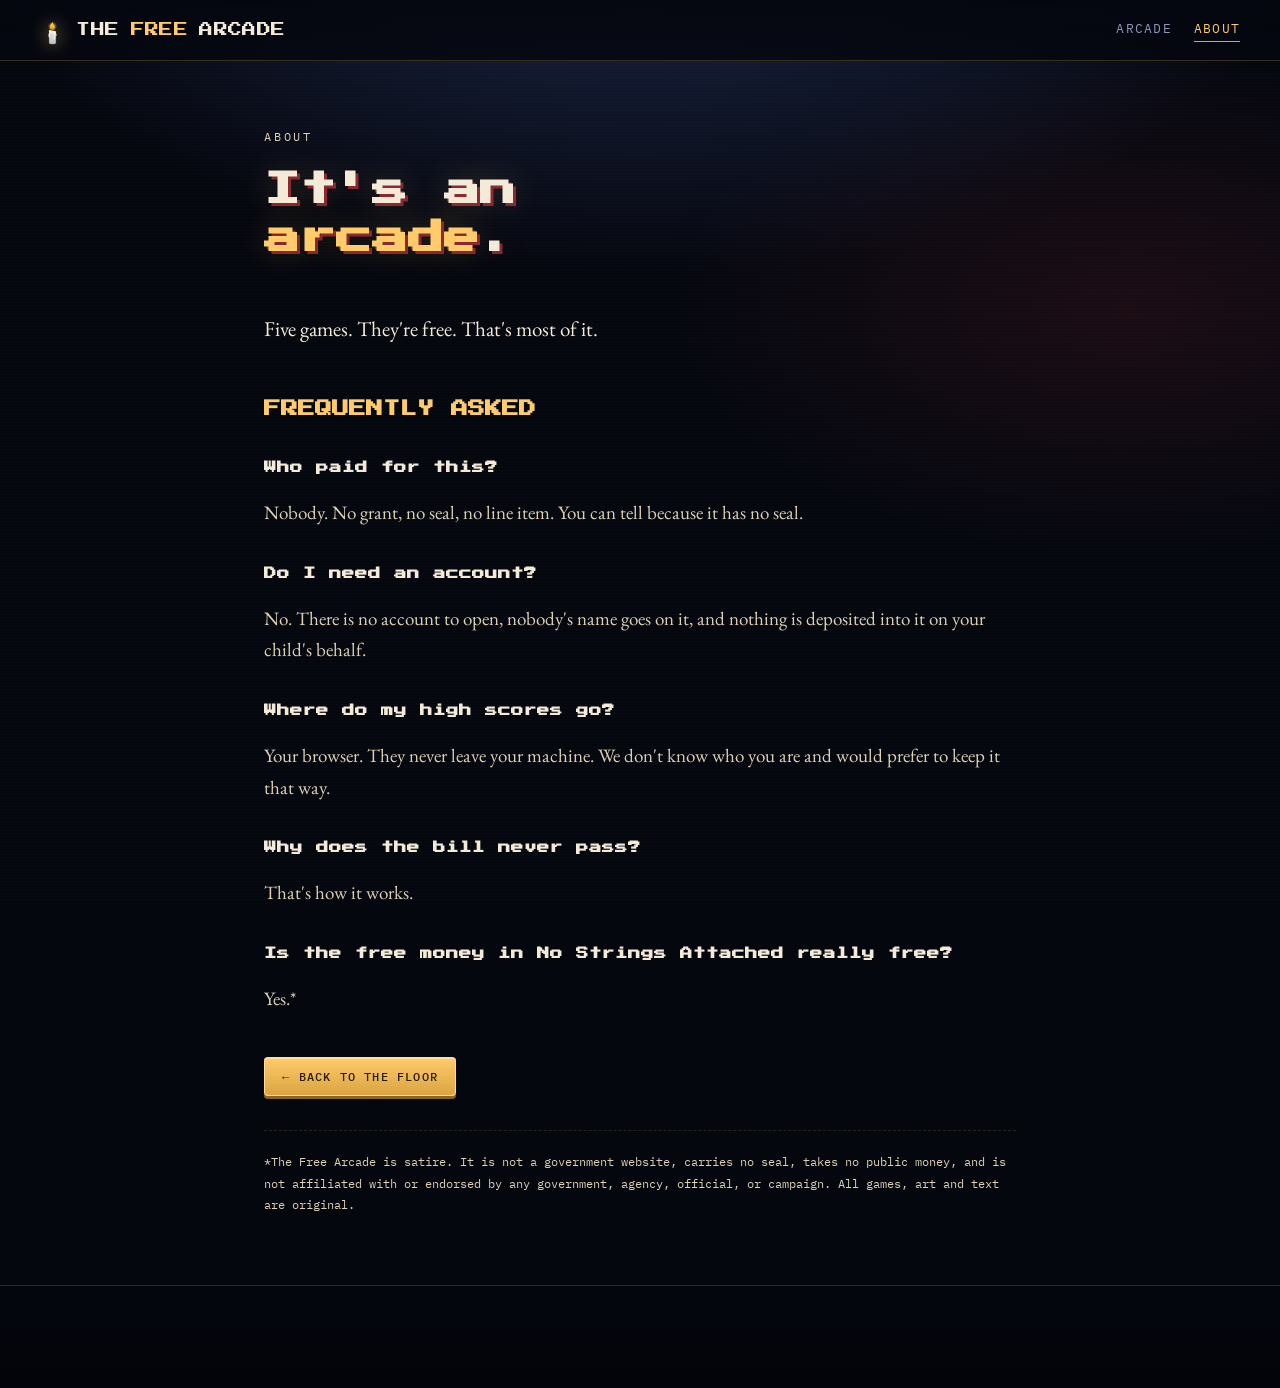
==== commit 83a91b8d: "Reflavour the arcade: comic titles, no sermon, no comparisons The site no longer explains itself. It" ====
--- a/about.html
+++ b/about.html
@@ -3,22 +3,21 @@
 <head>
 <meta charset="utf-8">
 <meta name="viewport" content="width=device-width, initial-scale=1">
-<title>Why We Built It — The Free Arcade</title>
-<meta name="description" content="The argument behind The Free Arcade: why five browser games published under a federal seal deserved five games back, and what we think games teach.">
+<title>About — The Free Arcade</title>
+<meta name="description" content="About The Free Arcade.">
 <link rel="stylesheet" href="assets/css/fonts.css">
 <link rel="stylesheet" href="assets/css/arcade.css">
 <link rel="icon" href="data:image/svg+xml,<svg xmlns='http://www.w3.org/2000/svg' viewBox='0 0 16 16'><text y='14' font-size='14'>🕯️</text></svg>">
 </head>
 <body>
-<a class="skip" href="#main">Skip to the argument</a>
+<a class="skip" href="#main">Skip to content</a>
 
 <header class="masthead">
   <div class="wrap bar">
     <a class="brand" href="index.html"><span class="torch">🕯️</span> THE <b>FREE</b> ARCADE</a>
     <nav class="navlinks" aria-label="Primary">
       <a href="index.html">Arcade</a>
-      <a href="index.html#ledger">The Ledger</a>
-      <a href="about.html" aria-current="page">Why We Built It</a>
+      <a href="about.html" aria-current="page">About</a>
     </nav>
   </div>
 </header>
@@ -26,173 +25,41 @@
 <main class="wrap narrow prose" id="main">
 
 <section class="hero" style="text-align:left; padding: 66px 0 8px">
-  <p class="kicker">The argument</p>
-  <h1 style="font-size:clamp(21px,4.2vw,36px); margin-bottom:20px">Games are<br>arguments you<br><em>practise</em>.</h1>
+  <p class="kicker">About</p>
+  <h1 style="font-size:clamp(21px,4.2vw,36px); margin-bottom:20px">It's an<br><em>arcade</em>.</h1>
 </section>
 
-<p class="lead">
-  In September 2026 the White House published an arcade. Five browser games under a federal seal:
-  a Tetris variant about building a border wall against what the game calls the coming horde,
-  a Snake variant about rounding up border crossers along the Rio Grande, a sorting game about
-  approving school lunches against an administration slogan, a Flappy Bird variant in which an eagle
-  carries a bill triumphantly down the National Mall, and a coin-catcher about filling a
-  government savings account branded with the name of the man who created it. A sixth cabinet
-  sits empty, promising that a new adventure awaits.
-</p>
+<p class="lead">Five games. They're free. That's most of it.</p>
 
-<p>
-  It would be easy to treat this as beneath comment. We think that is exactly the mistake.
-  Nobody remembers a press release. Everybody remembers what they had to <em>do</em> with their hands
-  ten thousand times to get a high score.
-</p>
+<h2>FREQUENTLY ASKED</h2>
 
-<h2>WHY A GAME IS NOT A POSTER</h2>
+<h3>Who paid for this?</h3>
+<p>Nobody. No grant, no seal, no line item. You can tell because it has no seal.</p>
 
-<p>
-  A poster asks you to agree with a claim. A game asks you to <em>enact</em> one, over and over,
-  and rewards you for getting better at it. That is a fundamentally different kind of persuasion,
-  and a far more durable one. The mechanic is the message: what the game makes you good at
-  is what the game believes.
-</p>
+<h3>Do I need an account?</h3>
+<p>No. There is no account to open, nobody's name goes on it, and nothing is deposited into it on your child's behalf.</p>
 
-<p>
-  So look at what these five make you good at. Stacking a barrier faster than a faceless mass can arrive.
-  Growing longer by collecting human beings. Judging what other people may eat against a standard
-  handed down from above. Flying legislation past every obstacle without friction — because in this
-  telling, obstacles to the will of the executive are merely scenery. And catching money that falls
-  from the sky with a politician's name printed on it.
-</p>
+<h3>Where do my high scores go?</h3>
+<p>Your browser. They never leave your machine. We don't know who you are and would prefer to keep it that way.</p>
 
-<p>
-  Each of those is a small, repeated lesson about who counts, who decides, and where good things come from.
-  Played once, they're trivial. That is the point of a game. It is never played once.
-</p>
+<h3>Why does the bill never pass?</h3>
+<p>That's how it works.</p>
 
-<h2>SO WE BUILT THE ANSWER, MECHANIC FOR MECHANIC</h2>
+<h3>Is the free money in No Strings Attached really free?</h3>
+<p>Yes.*</p>
 
-<p>
-  We did not build parodies. A parody borrows the target's frame and mocks it, and you end up
-  arguing on their terms. We built <strong>counters</strong>: the same verb, the same skill, the same
-  muscle memory, aimed at a different end. If a mechanic can teach you that people are a rising quantity
-  to be held back, the identical mechanic can teach you that a stone is for a roof. The skill is neutral.
-  The object of the skill never is.
-</p>
-
-<ul>
-  <li><strong>Living Stones</strong> keeps Tetris exactly and changes what you're building. A cleared row is not a repelled wave; it's a household with a name, taken in.</li>
-  <li><strong>The Ninety-Nine</strong> keeps Snake's growing trail and makes it a flock you are answerable for — and adds a gate, standing open, that you have to lead them through.</li>
-  <li><strong>Honest Scales</strong> keeps the conveyor and the two-key sort, and makes you the merchant instead of the censor. You may refuse a lie. You may not refuse an honest man because you feel like it.</li>
-  <li><strong>Enumerated</strong> keeps the eagle and the one-button flight and restores every check the founders put in the way on purpose. Pork makes the bill heavy. Struck clauses make it fly.</li>
-  <li><strong>Ten Talents</strong> keeps the basket and the falling coins and adds the two questions the original omits: where did this come from, and what is it for?</li>
-</ul>
-
-<h2 id="creed">WHAT WE ACTUALLY BELIEVE</h2>
-
-<p>
-  Two traditions built the free world, and they are not in conflict. One says every person is made
-  in the image of God, which is why no person may be reduced to a quantity. The other says power is
-  dangerous in every hand including good ones, which is why it must be divided, checked, enumerated,
-  and made to answer. Between them they produce a short list of convictions, and every cabinet on
-  this floor is built on one of them.
-</p>
-
-<h3><span class="numeral">1</span>Persons are not populations.</h3>
-<p>
-  You may argue about immigration levels, enforcement, and law — those are legitimate political
-  questions with serious answers on more than one side. What you may not do is teach a child that
-  the people on the other side of a line are an undifferentiated mass. Every named family in
-  Living Stones and every named sheep in The Ninety-Nine exists to make one point: a policy
-  can be about aggregates, but a soul never is.
-</p>
-
-<div class="scripture">
-  &ldquo;You shall not wrong a stranger or oppress him, for you were strangers in the land of Egypt.&rdquo;
-  <cite>Exodus 22:21</cite>
-</div>
-
-<h3><span class="numeral">2</span>Honest weights, or nothing.</h3>
-<p>
-  The market case and the biblical case land in the same place. Exchange between free people
-  is how strangers cooperate without a commissar — but the whole thing rests on the label being true.
-  Fraud isn't commerce; it's the thing commerce survives despite. Note which one the older law
-  regulates: not <em>what</em> you may sell, but the <em>scales</em> you sell it with.
-</p>
-
-<h3><span class="numeral">3</span>Friction is a feature.</h3>
-<p>
-  Enumerated exists because a government arcade showed legislation sailing through unopposed
-  and called that a win. Committees, chambers, courts, and elections are not obstacles to democracy.
-  They are democracy's load-bearing walls, and they were placed there by men who assumed —
-  correctly — that their own side would one day want them gone.
-</p>
-
-<div class="scripture">
-  &ldquo;If men were angels, no government would be necessary. If angels were to govern men,
-  neither external nor internal controls on government would be necessary.&rdquo;
-  <cite>James Madison, Federalist 51</cite>
-</div>
-
-<h3><span class="numeral">4</span>Charity is voluntary, or it isn't charity.</h3>
-<p>
-  Ten Talents pays you for giving — not because giving is a clever investment strategy, but because
-  it makes neighbours, and neighbours are the actual substance of a free society. A transfer
-  administered from a capital can move money. It cannot manufacture the thing that happens
-  between two people when one of them chose.
-</p>
-
-<h3><span class="numeral">5</span>Nothing the state hands you comes without a hand attached.</h3>
-<p>
-  The subsidy crates in Ten Talents are real money and easy to catch, and each one adds a
-  visible string that shrinks your basket for the rest of the run. Not a joke about welfare —
-  an observation about dependence, and about why an account with a politician's name on it is a
-  strange thing to teach a child to want.
-</p>
-
-<h2>WHAT THIS IS NOT</h2>
-
-<p>
-  This is not an attack on anyone's character, a claim that games in government are inherently
-  sinister, or an argument that only one party is capable of this. Administrations of every stripe
-  have reached for the fun, frictionless format when they wanted a lesson to go down easy.
-  The objection is to the specific lessons, and it would be the same objection if the seal were
-  a different colour.
-</p>
-
-<p>
-  It is also not a demand that anything be taken down. The answer to a game is another game.
-  That's the whole classical liberal proposition, and it's why this site exists rather than a petition.
-</p>
-
-<h2>THE TERMS</h2>
-
-<p>
-  Everything here is original: original code, original art, original text. Nothing was taken from
-  any government site. The Free Arcade is published by private citizens as criticism and comment,
-  is not affiliated with or endorsed by any government body, carries no seal, and takes no public money.
-  It runs entirely in your browser; it collects nothing about you. The only thing stored on your machine
-  is your high score, and you can clear that whenever you like.
-</p>
-
-<p style="margin-top:36px">
+<p style="margin-top:44px">
   <a class="btn primary" href="index.html">← Back to the floor</a>
 </p>
 
+<p class="disclaimer" style="margin-top:40px">
+  *The Free Arcade is satire. It is not a government website, carries no seal, takes no public money,
+  and is not affiliated with or endorsed by any government, agency, official, or campaign.
+  All games, art and text are original.
+</p>
 
-<hr class="rule">
-
-<p class="closing">
-  The answer to a game is another game.
-</p>
 </main>
 
-<footer class="foot">
-  <div class="wrap">
-    <p class="disclaimer">
-      The Free Arcade is an independent work of political satire and civic commentary, published by private citizens.
-      It is not affiliated with, endorsed by, or connected to the White House, the United States government,
-      or any agency, official, or campaign thereof. References to arcade.gov and its games are for criticism and comment.
-    </p>
-  </div>
-</footer>
+<footer class="foot"><div class="wrap"></div></footer>
 </body>
 </html>
--- a/assets/css/arcade.css
+++ b/assets/css/arcade.css
@@ -225,7 +225,6 @@
   font-family: var(--mono); font-size: 11.5px; color: var(--muted-2); letter-spacing: .03em;
   display: flex; align-items: center; justify-content: space-between; gap: 8px;
 }
-.cabinet .counters b { color: var(--crimson-lite); font-weight: 500; }
 .cabinet .counters .play { color: var(--gold-lite); }
 .cabinet:hover .counters .play { color: #fff; }
 
@@ -249,45 +248,7 @@
 .prose li { margin-bottom: 9px; }
 .prose .lead { font-size: 21px; color: var(--parchment); }
 
-.scripture {
-  border-left: 3px solid var(--gold);
-  background: linear-gradient(90deg, rgba(217,164,65,.10), rgba(217,164,65,.02));
-  padding: 15px 22px; margin: 24px 0;
-  font-size: 19.5px; color: var(--parchment);
-}
-.scripture cite {
-  display: block; margin-top: 9px;
-  font-family: var(--mono); font-style: normal; font-size: 11.5px;
-  letter-spacing: .1em; text-transform: uppercase; color: var(--gold);
-}
-
-/* ---------- The ledger table ---------- */
-
-.table-scroll {
-  overflow-x: auto; margin: 26px 0 10px;
-  border: 1px solid rgba(217,164,65,.2); border-radius: 4px;
-  background: rgba(10,15,30,.5);
-}
-table.ledger { width: 100%; border-collapse: collapse; min-width: 760px; font-size: 16.5px; }
-table.ledger th, table.ledger td {
-  text-align: left; padding: 15px 17px;
-  border-bottom: 1px solid rgba(217,164,65,.14); vertical-align: top;
-}
-table.ledger tbody tr:last-child td { border-bottom: 0; }
-table.ledger tbody tr:hover { background: rgba(255,203,107,.035); }
-table.ledger thead th {
-  font-family: var(--mono); font-size: 11px; letter-spacing: .13em;
-  text-transform: uppercase; color: var(--gold-lite);
-  background: rgba(217,164,65,.07);
-  border-bottom: 1px solid rgba(217,164,65,.35);
-  position: sticky; top: 0;
-}
-table.ledger td.theirs { color: var(--muted); }
-table.ledger td.ours { color: var(--parchment-2); }
-table.ledger td strong { display: block; margin-bottom: 3px; font-weight: 600; }
-table.ledger td.theirs strong { color: var(--crimson-lite); }
-table.ledger td.ours strong { color: var(--gold-lite); }
-table.ledger td small { font-family: var(--mono); font-size: 11px; color: var(--muted-2); letter-spacing: .04em; }
+
 
 /* ---------- Game page ---------- */
 
@@ -431,12 +392,6 @@
 }
 dl.keys dd { margin: 0; color: var(--parchment-2); font-size: 16px; }
 
-.vs-card { border-left: 3px solid var(--crimson) !important; }
-.vs-card .theirs {
-  font-family: var(--mono); font-size: 11px; letter-spacing: .1em;
-  text-transform: uppercase; color: var(--crimson-lite); margin-bottom: 10px;
-  padding-bottom: 9px; border-bottom: 1px solid rgba(179,49,58,.3);
-}
 
 /* ---------- Footer ---------- */
 
@@ -468,25 +423,3 @@
   .cabinet:hover { transform: none; }
 }
 
-/* ---------- About page ---------- */
-
-.prose h3 .numeral {
-  display: inline-flex; align-items: center; justify-content: center;
-  width: 26px; height: 26px; margin-right: 12px;
-  vertical-align: -6px;
-  border: 1px solid rgba(217,164,65,.45); border-radius: 3px;
-  background: rgba(217,164,65,.1);
-  color: var(--gold-lite); font-size: 10px;
-}
-
-hr.rule {
-  border: 0; height: 1px; margin: 52px 0 32px;
-  background: linear-gradient(90deg, transparent, rgba(217,164,65,.5), transparent);
-}
-
-.closing {
-  font-family: var(--display); font-size: 13px; line-height: 1.9;
-  text-align: center; color: var(--gold-lite);
-  text-shadow: 0 0 26px rgba(255,203,107,.28);
-  margin: 0 0 20px;
-}
